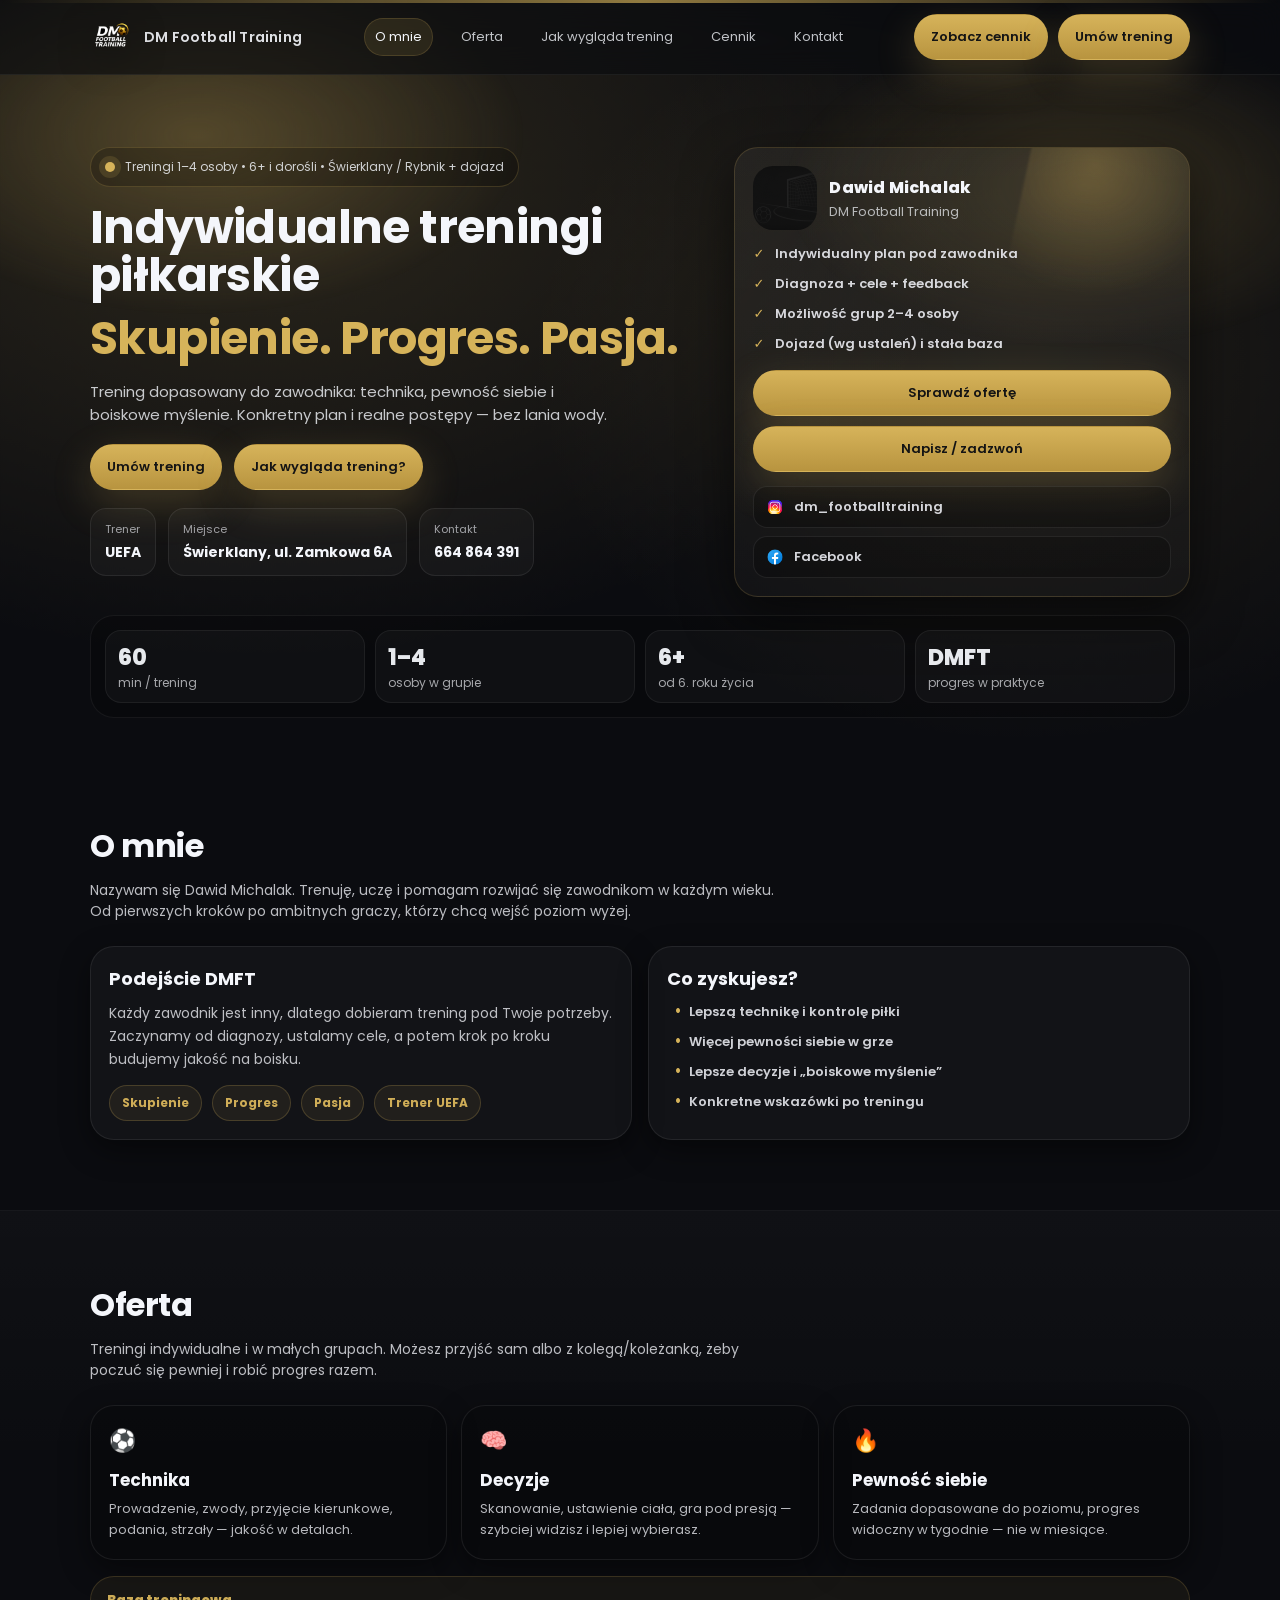
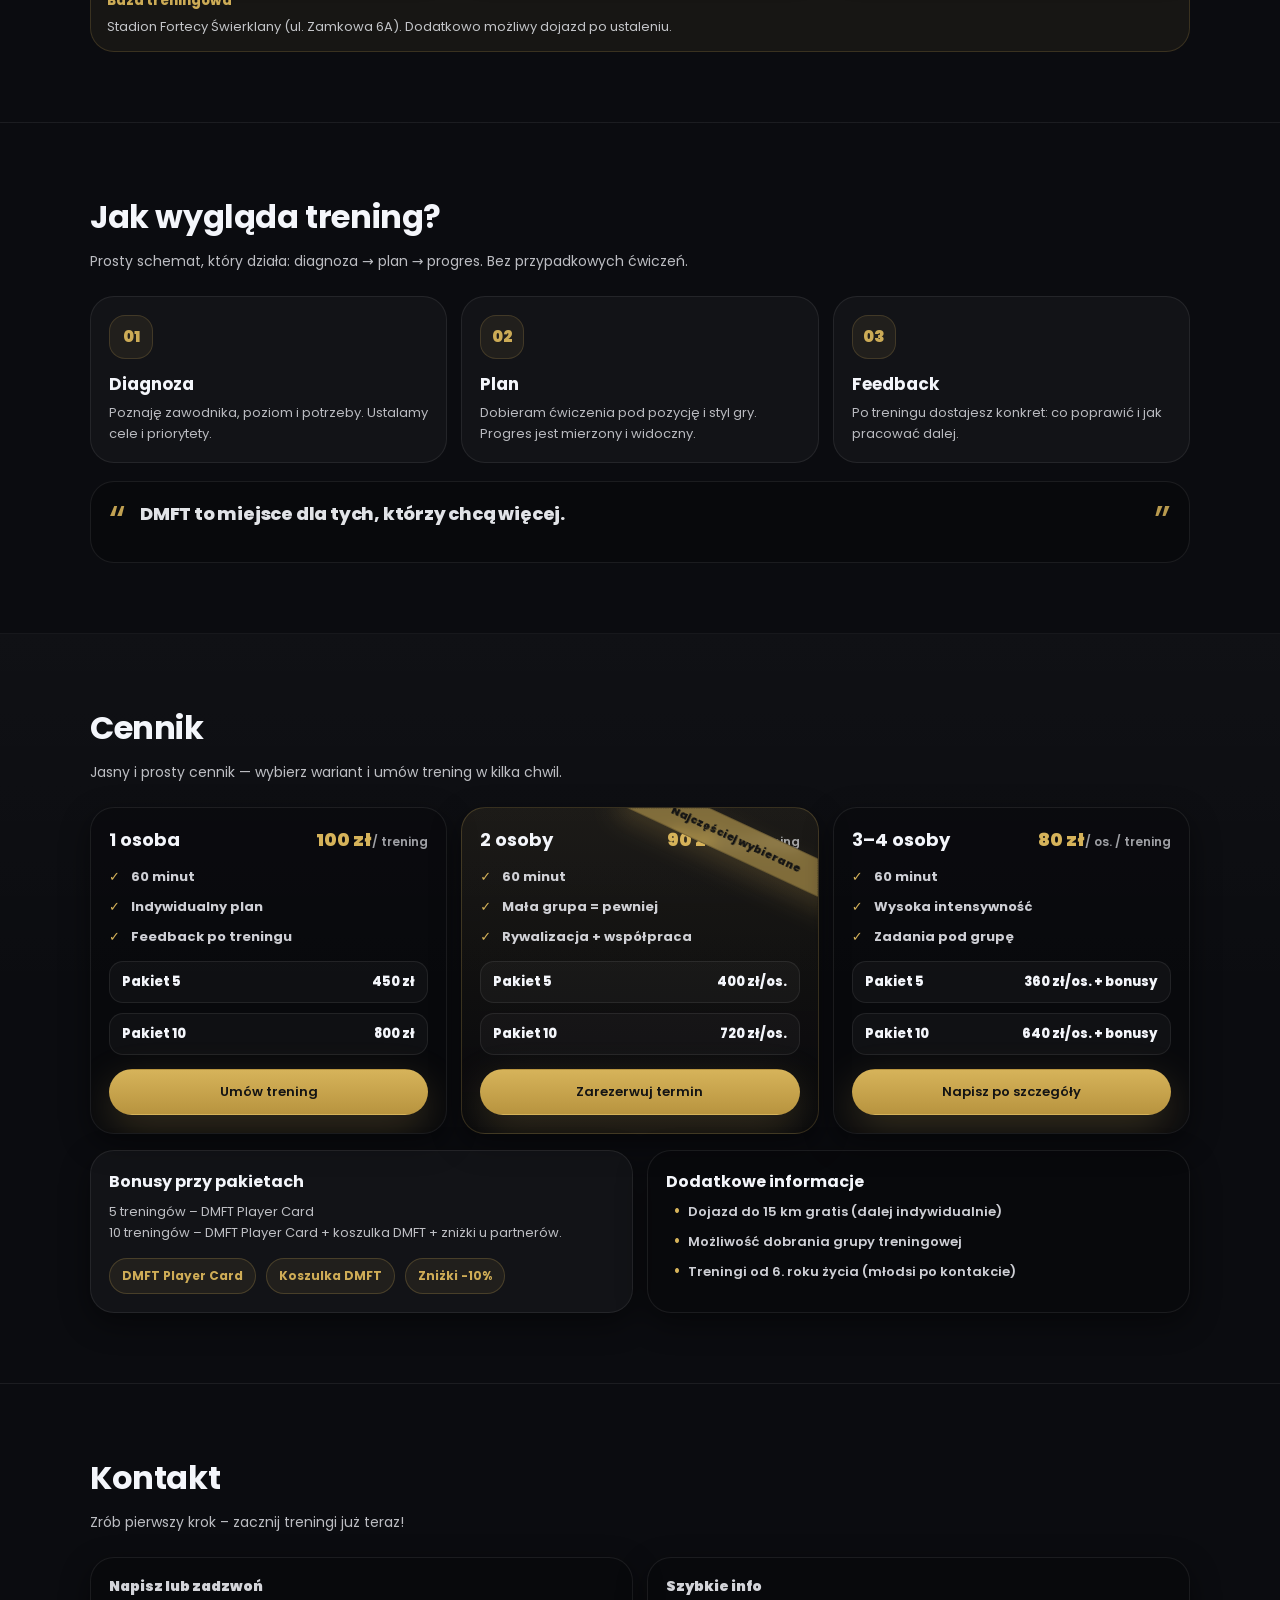
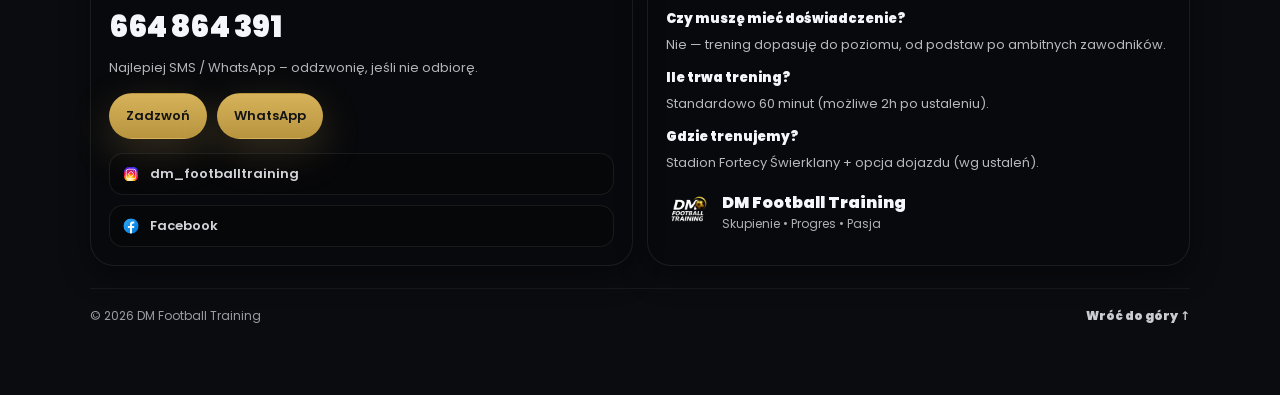
==== index.html @ 5a5ac0a1 "Add files via upload" ====
<!doctype html>
<html lang="pl">
<head>
  <meta charset="UTF-8" />
  <meta name="viewport" content="width=device-width,initial-scale=1" />
  <meta name="description" content="DMFT – Indywidualne treningi piłkarskie dla dzieci i dorosłych. Skupienie, progres, pasja. Świerklany / Rybnik + dojazd." />
  <title>DMFT – Indywidualne treningi piłkarskie z pasją</title>

  <!-- Open Graph -->
  <meta property="og:title" content="DMFT – Indywidualne treningi piłkarskie z pasją" />
  <meta property="og:description" content="Treningi piłkarskie 1–4 osoby • 6+ i dorośli • Świerklany / Rybnik + dojazd" />
  <meta property="og:type" content="website" />

  <!-- Fonts -->
  <link rel="preconnect" href="https://fonts.googleapis.com">
  <link rel="preconnect" href="https://fonts.gstatic.com" crossorigin>
  <link href="https://fonts.googleapis.com/css2?family=Poppins:wght@300;400;500;600;700&display=swap" rel="stylesheet">

  <!-- Favicon -->
  <link rel="icon" href="favicon.png" />

  <link rel="stylesheet" href="style.css" />
  <script defer src="script.js"></script>
</head>

<body>
  <div class="topline" aria-hidden="true"></div>

  <!-- NAV -->
  <header class="header" id="top">
    <div class="container nav">
      <a class="brand" href="#top" aria-label="DMFT home">
        <img src="logo.png" alt="DMFT logo" class="brand__logo" />
        <span class="brand__text">DM Football Training</span>
      </a>

      <nav class="menu" aria-label="Główne menu">
        <a class="menu__link" href="#o-mnie">O mnie</a>
        <a class="menu__link" href="#oferta">Oferta</a>
        <a class="menu__link" href="#jak-wyglada">Jak wygląda trening</a>
        <a class="menu__link" href="#cennik">Cennik</a>
        <a class="menu__link" href="#kontakt">Kontakt</a>
      </nav>

      <div class="nav__actions">
        <a class="btn btn--primary" href="#cennik">Zobacz cennik</a>
        <a class="btn btn--primary" href="#kontakt">Umów trening</a>
        <button class="burger" type="button" aria-label="Otwórz menu" aria-expanded="false">
          <span></span><span></span><span></span>
        </button>
      </div>
    </div>

    <!-- Mobile drawer -->
    <div class="drawer" data-drawer>
      <div class="drawer__inner">
        <a class="drawer__link" href="#o-mnie">O mnie</a>
        <a class="drawer__link" href="#oferta">Oferta</a>
        <a class="drawer__link" href="#jak-wyglada">Jak wygląda trening</a>
        <a class="drawer__link" href="#cennik">Cennik</a>
        <a class="drawer__link" href="#kontakt">Kontakt</a>
        <div class="drawer__cta">
          <a class="btn btn--primary btn--full" href="#kontakt">Umów trening</a>
          <a class="btn btn--primary btn--full" href="#cennik">Zobacz cennik</a>
        </div>
        <div class="drawer__social">
          <a class="iconlink" href="https://www.instagram.com/dm_footballtraining/" target="_blank" rel="noreferrer">
            <img src="insta.png" alt="" /> Instagram
          </a>
          <a class="iconlink" href="https://www.facebook.com/" target="_blank" rel="noreferrer">
            <img src="fb.png" alt="" /> Facebook
          </a>
        </div>
      </div>
    </div>
  </header>

  <!-- HERO -->
  <main>
    <section class="hero">
      <div class="hero__bg" aria-hidden="true"></div>

      <div class="container hero__grid">
        <div class="hero__left reveal">
          <div class="pill">
            <span class="dot"></span>
            Treningi 1–4 osoby • 6+ i dorośli • Świerklany / Rybnik + dojazd
          </div>

          <h1 class="hero__title">
            Indywidualne treningi piłkarskie<br />
            <span class="gold">Skupienie. Progres. Pasja.</span>
          </h1>

          <p class="hero__text">
            Trening dopasowany do zawodnika: technika, pewność siebie i boiskowe myślenie.
            Konkretny plan i realne postępy — bez lania wody.
          </p>

          <div class="hero__cta">
            <a class="btn btn--primary" href="#kontakt">Umów trening</a>
            <a class="btn btn--primary" href="#jak-wyglada">Jak wygląda trening?</a>
          </div>

          <div class="hero__meta">
            <div class="metaCard">
              <div class="metaCard__kicker">Trener</div>
              <div class="metaCard__value">UEFA</div>
            </div>
            <div class="metaCard">
              <div class="metaCard__kicker">Miejsce</div>
              <div class="metaCard__value">Świerklany, ul. Zamkowa 6A</div>
            </div>
            <div class="metaCard">
              <div class="metaCard__kicker">Kontakt</div>
              <div class="metaCard__value">664 864 391</div>
            </div>
          </div>
        </div>

        <div class="hero__right reveal">
          <div class="glassCard">
            <div class="glassCard__top">
              <div class="avatar">
                <div class="avatar__ring"></div>
                <img src="chopek.png" alt="DMFT" />
              </div>
              <div>
                <div class="name">Dawid Michalak</div>
                <div class="role">DM Football Training</div>
              </div>
            </div>

            <div class="glassCard__list">
              <div class="tick">Indywidualny plan pod zawodnika</div>
              <div class="tick">Diagnoza + cele + feedback</div>
              <div class="tick">Możliwość grup 2–4 osoby</div>
              <div class="tick">Dojazd (wg ustaleń) i stała baza</div>
            </div>

            <div class="glassCard__buttons">
              <a class="btn btn--primary btn--full" href="#cennik">Sprawdź ofertę</a>
              <a class="btn btn--primary btn--full" href="#kontakt">Napisz / zadzwoń</a>
            </div>

            <div class="glassCard__social">
              <a class="social" href="https://www.instagram.com/dm_footballtraining/" target="_blank" rel="noreferrer">
                <img src="insta.png" alt="" /> dm_footballtraining
              </a>
              <a class="social" href="https://www.facebook.com/" target="_blank" rel="noreferrer">
                <img src="fb.png" alt="" /> Facebook
              </a>
            </div>
          </div>
        </div>
      </div>

      <div class="container hero__bottom">
        <div class="stats reveal">
          <div class="stats__item">
            <div class="stats__num">60</div>
            <div class="stats__label">min / trening</div>
          </div>
          <div class="stats__item">
            <div class="stats__num">1–4</div>
            <div class="stats__label">osoby w grupie</div>
          </div>
          <div class="stats__item">
            <div class="stats__num">6+</div>
            <div class="stats__label">od 6. roku życia</div>
          </div>
          <div class="stats__item">
            <div class="stats__num">DMFT</div>
            <div class="stats__label">progres w praktyce</div>
          </div>
        </div>
      </div>
    </section>

    <!-- O MNIE -->
    <section class="section" id="o-mnie">
      <div class="container">
        <div class="section__head reveal">
          <h2 class="section__title">O mnie</h2>
          <p class="section__lead">
            Nazywam się Dawid Michalak. Trenuję, uczę i pomagam rozwijać się zawodnikom w każdym wieku.
            Od pierwszych kroków po ambitnych graczy, którzy chcą wejść poziom wyżej.
          </p>
        </div>

        <div class="grid2">
          <div class="panel reveal">
            <h3 class="panel__title">Podejście DMFT</h3>
            <p class="panel__text">
              Każdy zawodnik jest inny, dlatego dobieram trening pod Twoje potrzeby.
              Zaczynamy od diagnozy, ustalamy cele, a potem krok po kroku budujemy jakość na boisku.
            </p>
            <div class="badges">
              <span class="badge badge--gold">Skupienie</span>
              <span class="badge badge--gold">Progres</span>
              <span class="badge badge--gold">Pasja</span>
              <span class="badge badge--gold">Trener UEFA</span>
            </div>
          </div>

          <div class="panel reveal">
            <h3 class="panel__title">Co zyskujesz?</h3>
            <div class="checklist">
              <div class="check">Lepszą technikę i kontrolę piłki</div>
              <div class="check">Więcej pewności siebie w grze</div>
              <div class="check">Lepsze decyzje i „boiskowe myślenie”</div>
              <div class="check">Konkretne wskazówki po treningu</div>
            </div>
          </div>
        </div>
      </div>
    </section>

    <!-- OFERTA -->
    <section class="section section--alt" id="oferta">
      <div class="container">
        <div class="section__head reveal">
          <h2 class="section__title">Oferta</h2>
          <p class="section__lead">
            Treningi indywidualne i w małych grupach. Możesz przyjść sam albo z kolegą/koleżanką,
            żeby poczuć się pewniej i robić progres razem.
          </p>
        </div>

        <div class="cards3">
          <article class="card reveal">
            <div class="card__icon">⚽</div>
            <h3 class="card__title">Technika</h3>
            <p class="card__text">Prowadzenie, zwody, przyjęcie kierunkowe, podania, strzały — jakość w detalach.</p>
          </article>

          <article class="card reveal">
            <div class="card__icon">🧠</div>
            <h3 class="card__title">Decyzje</h3>
            <p class="card__text">Skanowanie, ustawienie ciała, gra pod presją — szybciej widzisz i lepiej wybierasz.</p>
          </article>

          <article class="card reveal">
            <div class="card__icon">🔥</div>
            <h3 class="card__title">Pewność siebie</h3>
            <p class="card__text">Zadania dopasowane do poziomu, progres widoczny w tygodnie — nie w miesiące.</p>
          </article>
        </div>

        <div class="note reveal">
          <div class="note__title">Baza treningowa</div>
          <div class="note__text">
            Stadion Fortecy Świerklany (ul. Zamkowa 6A). Dodatkowo możliwy dojazd po ustaleniu.
          </div>
        </div>
      </div>
    </section>

    <!-- JAK WYGLĄDA -->
    <section class="section" id="jak-wyglada">
      <div class="container">
        <div class="section__head reveal">
          <h2 class="section__title">Jak wygląda trening?</h2>
          <p class="section__lead">
            Prosty schemat, który działa: diagnoza → plan → progres. Bez przypadkowych ćwiczeń.
          </p>
        </div>

        <div class="steps">
          <div class="step reveal">
            <div class="step__num">01</div>
            <h3 class="step__title">Diagnoza</h3>
            <p class="step__text">Poznaję zawodnika, poziom i potrzeby. Ustalamy cele i priorytety.</p>
          </div>

          <div class="step reveal">
            <div class="step__num">02</div>
            <h3 class="step__title">Plan</h3>
            <p class="step__text">Dobieram ćwiczenia pod pozycję i styl gry. Progres jest mierzony i widoczny.</p>
          </div>

          <div class="step reveal">
            <div class="step__num">03</div>
            <h3 class="step__title">Feedback</h3>
            <p class="step__text">Po treningu dostajesz konkret: co poprawić i jak pracować dalej.</p>
          </div>
        </div>

        <div class="quote reveal">
          <div class="quote__mark">“</div>
          <div class="quote__text">DMFT to miejsce dla tych, którzy chcą więcej.</div>
          <div class="quote__mark quote__mark--end">”</div>
        </div>
      </div>
    </section>

    <!-- CENNIK -->
    <section class="section section--alt" id="cennik">
      <div class="container">
        <div class="section__head reveal">
          <h2 class="section__title">Cennik</h2>
          <p class="section__lead">
            Jasny i prosty cennik — wybierz wariant i umów trening w kilka chwil.
          </p>
        </div>

        <div class="pricing">
          <article class="priceCard reveal">
            <div class="priceCard__top">
              <h3 class="priceCard__title">1 osoba</h3>
              <div class="priceCard__price"><span class="gold">100 zł</span><span class="muted">/ trening</span></div>
            </div>
            <div class="priceCard__list">
              <div class="bullet">60 minut</div>
              <div class="bullet">Indywidualny plan</div>
              <div class="bullet">Feedback po treningu</div>
            </div>
            <div class="priceCard__packs">
              <div class="pack"><span>Pakiet 5</span><span>450 zł</span></div>
              <div class="pack"><span>Pakiet 10</span><span>800 zł</span></div>
            </div>
            <a class="btn btn--primary btn--full" href="#kontakt">Umów trening</a>
          </article>

          <article class="priceCard priceCard--featured reveal">
            <div class="ribbon">Najczęściej wybierane</div>
            <div class="priceCard__top">
              <h3 class="priceCard__title">2 osoby</h3>
              <div class="priceCard__price"><span class="gold">90 zł</span><span class="muted">/ os. / trening</span></div>
            </div>
            <div class="priceCard__list">
              <div class="bullet">60 minut</div>
              <div class="bullet">Mała grupa = pewniej</div>
              <div class="bullet">Rywalizacja + współpraca</div>
            </div>
            <div class="priceCard__packs">
              <div class="pack"><span>Pakiet 5</span><span>400 zł/os.</span></div>
              <div class="pack"><span>Pakiet 10</span><span>720 zł/os.</span></div>
            </div>
            <a class="btn btn--primary btn--full" href="#kontakt">Zarezerwuj termin</a>
          </article>

          <article class="priceCard reveal">
            <div class="priceCard__top">
              <h3 class="priceCard__title">3–4 osoby</h3>
              <div class="priceCard__price"><span class="gold">80 zł</span><span class="muted">/ os. / trening</span></div>
            </div>
            <div class="priceCard__list">
              <div class="bullet">60 minut</div>
              <div class="bullet">Wysoka intensywność</div>
              <div class="bullet">Zadania pod grupę</div>
            </div>
            <div class="priceCard__packs">
              <div class="pack"><span>Pakiet 5</span><span>360 zł/os. + bonusy</span></div>
              <div class="pack"><span>Pakiet 10</span><span>640 zł/os. + bonusy</span></div>
            </div>
            <a class="btn btn--primary btn--full" href="#kontakt">Napisz po szczegóły</a>
          </article>
        </div>

        <div class="extras reveal">
          <div class="extras__card">
            <h3 class="extras__title">Bonusy przy pakietach</h3>
            <p class="extras__text">
              5 treningów – DMFT Player Card<br />10 treningów – DMFT Player Card + koszulka DMFT + zniżki u partnerów.
            </p>
            <div class="badges">
              <span class="badge badge--gold">DMFT Player Card</span>
              <span class="badge badge--gold">Koszulka DMFT</span>
              <span class="badge badge--gold">Zniżki -10%</span>
            </div>
          </div>

          <div class="extras__card extras__card--thin">
            <h3 class="extras__title">Dodatkowe informacje</h3>
            <div class="checklist">
              <div class="check">Dojazd do 15 km gratis (dalej indywidualnie)</div>
              <div class="check">Możliwość dobrania grupy treningowej</div>
              <div class="check">Treningi od 6. roku życia (młodsi po kontakcie)</div>
            </div>
          </div>
        </div>
      </div>
    </section>

    <!-- KONTAKT -->
    <section class="section" id="kontakt">
      <div class="container">
        <div class="section__head reveal">
          <h2 class="section__title">Kontakt</h2>
          <p class="section__lead">Zrób pierwszy krok – zacznij treningi już teraz!</p>
        </div>

        <div class="contact">
          <div class="contact__card reveal">
            <div class="contact__title">Napisz lub zadzwoń</div>
            <div class="contact__big">664 864 391</div>
            <div class="contact__small">Najlepiej SMS / WhatsApp – oddzwonię, jeśli nie odbiorę.</div>

            <div class="contact__buttons">
              <a class="btn btn--primary" href="tel:+48664864391">Zadzwoń</a>
              <a class="btn btn--primary" href="https://wa.me/48664864391" target="_blank" rel="noreferrer">WhatsApp</a>
            </div>

            <div class="contact__social">
              <a class="social" href="https://www.instagram.com/dm_footballtraining/" target="_blank" rel="noreferrer">
                <img src="insta.png" alt="" /> dm_footballtraining
              </a>
              <a class="social" href="https://www.facebook.com/" target="_blank" rel="noreferrer">
                <img src="fb.png" alt="" /> Facebook
              </a>
            </div>
          </div>

          <div class="contact__card reveal">
            <div class="contact__title">Szybkie info</div>
            <div class="miniFaq">
              <div class="miniFaq__item">
                <div class="miniFaq__q">Czy muszę mieć doświadczenie?</div>
                <div class="miniFaq__a">Nie — trening dopasuję do poziomu, od podstaw po ambitnych zawodników.</div>
              </div>
              <div class="miniFaq__item">
                <div class="miniFaq__q">Ile trwa trening?</div>
                <div class="miniFaq__a">Standardowo 60 minut (możliwe 2h po ustaleniu).</div>
              </div>
              <div class="miniFaq__item">
                <div class="miniFaq__q">Gdzie trenujemy?</div>
                <div class="miniFaq__a">Stadion Fortecy Świerklany + opcja dojazdu (wg ustaleń).</div>
              </div>
            </div>

            <div class="footerMark">
              <img src="logo.png" alt="DMFT" />
              <div>
                <div class="footerMark__title">DM Football Training</div>
                <div class="footerMark__sub">Skupienie • Progres • Pasja</div>
              </div>
            </div>
          </div>
        </div>

        <footer class="footer">
          <div>© <span id="year"></span> DM Football Training</div>
          <a class="toTop" href="#top">Wróć do góry ↑</a>
        </footer>
      </div>
    </section>
  </main>
</body>
</html>
---- style.css ----
/* DMFT Premium – GitHub Pages (HTML+CSS+JS) */
:root{
  --bg:#0b0c10;
  --panel:#0f1117;
  --panel2:#0c0d12;
  --text:#f4f6fb;
  --muted:rgba(244,246,251,.72);
  --muted2:rgba(244,246,251,.55);
  --gold:#d6b35a;
  --gold2:#b8943f;
  --line:rgba(255,255,255,.08);
  --shadow: 0 18px 50px rgba(0,0,0,.55);
  --shadow2: 0 10px 30px rgba(0,0,0,.45);
  --radius: 18px;
  --radius2: 24px;
  --max: 1100px;
}

*{box-sizing:border-box}
html{scroll-behavior:smooth}
body{
  margin:0;
  font-family:"Poppins",system-ui,-apple-system,Segoe UI,Roboto,Arial;
  background: radial-gradient(1200px 800px at 20% 5%, rgba(214,179,90,.16), transparent 60%),
              radial-gradient(900px 700px at 80% 10%, rgba(214,179,90,.10), transparent 55%),
              var(--bg);
  color:var(--text);
  overflow-x:hidden;
}

a{color:inherit;text-decoration:none}
img{max-width:100%;display:block}
.container{width:min(var(--max), calc(100% - 40px)); margin-inline:auto}

.topline{
  position:fixed; top:0; left:0; right:0; height:3px;
  background: linear-gradient(90deg, transparent, rgba(214,179,90,.65), transparent);
  z-index:9999; filter: blur(.2px);
}

/* Header */
.header{
  position:sticky; top:0; z-index:1000;
  backdrop-filter: blur(16px);
  background: rgba(11,12,16,.62);
  border-bottom: 1px solid rgba(255,255,255,.06);
}
.nav{display:flex; align-items:center; justify-content:space-between; padding:14px 0; gap:18px}
.brand{display:flex; align-items:center; gap:12px}
.brand__logo{width:42px; height:42px; object-fit:contain; filter: drop-shadow(0 10px 18px rgba(0,0,0,.55))}
.brand__text{font-weight:600; letter-spacing:.2px; font-size:14px; color:rgba(244,246,251,.9)}

.menu{display:flex; gap:18px; align-items:center}
.menu__link{
  font-size:13px; color:rgba(244,246,251,.78);
  padding:8px 10px; border-radius:999px;
  transition:.25s ease;
}
.menu__link:hover{color:var(--text); background:rgba(255,255,255,.05)}
.menu__link.active{color:var(--text); background:rgba(214,179,90,.12); border:1px solid rgba(214,179,90,.18)}

.nav__actions{display:flex; align-items:center; gap:10px}

.btn{
  display:inline-flex; align-items:center; justify-content:center;
  padding:12px 16px;
  border-radius:999px;
  font-weight:600;
  font-size:13px;
  transition:.25s ease;
  border:1px solid transparent;
  user-select:none;
}
.btn--primary{
  background: linear-gradient(180deg, rgba(214,179,90,1), rgba(184,148,63,1));
  color:#141414;
  box-shadow: 0 14px 40px rgba(214,179,90,.22);
}
.btn--primary:hover{transform:translateY(-1px); filter:saturate(1.05)}
.btn--ghost{
  border-color: rgba(255,255,255,.12);
  background: rgba(255,255,255,.03);
  color: rgba(244,246,251,.92);
}
.btn--ghost:hover{border-color: rgba(214,179,90,.25); background: rgba(214,179,90,.06)}
.btn--full{width:100%}

.burger{
  display:none;
  width:42px; height:42px;
  border-radius:12px;
  border:1px solid rgba(255,255,255,.12);
  background: rgba(255,255,255,.03);
  cursor:pointer;
}
.burger span{display:block; height:2px; background:rgba(244,246,251,.85); margin:7px 9px; border-radius:4px}

/* Drawer */
.drawer{
  display:none;
  position:fixed; inset:72px 0 0 0;
  background: rgba(11,12,16,.72);
  backdrop-filter: blur(18px);
  border-top:1px solid rgba(255,255,255,.06);
}
.drawer.open{display:block}
.drawer__inner{padding:18px 20px; width:min(var(--max), 100%); margin:auto}
.drawer__link{
  display:block; padding:14px 12px;
  border-radius:14px;
  font-weight:600;
  border:1px solid rgba(255,255,255,.06);
  background: rgba(255,255,255,.03);
  margin-bottom:10px;
}
.drawer__cta{display:grid; gap:10px; margin-top:14px}
.drawer__social{display:flex; gap:12px; margin-top:14px; flex-wrap:wrap}
.iconlink{display:flex; align-items:center; gap:10px; font-weight:600; font-size:13px; color:rgba(244,246,251,.85)}
.iconlink img{width:18px; height:18px; opacity:.95}

/* Hero */
.hero{position:relative; padding:72px 0 34px}
.hero__bg{
  position:absolute; inset:-200px -100px auto -100px; height:520px;
  background:
    radial-gradient(550px 300px at 20% 50%, rgba(214,179,90,.25), transparent 60%),
    radial-gradient(520px 280px at 80% 60%, rgba(214,179,90,.18), transparent 58%);
  filter: blur(2px);
  pointer-events:none;
}
.hero__grid{display:grid; grid-template-columns: 1.15fr .85fr; gap:28px; align-items:start}
.pill{
  display:inline-flex; align-items:center; gap:10px;
  padding:10px 14px; border-radius:999px;
  border:1px solid rgba(214,179,90,.20);
  background: rgba(0,0,0,.22);
  color: rgba(244,246,251,.82);
  font-size:12px;
}
.dot{width:10px; height:10px; border-radius:50%; background: rgba(214,179,90,1); box-shadow: 0 0 0 6px rgba(214,179,90,.15)}

.hero__title{
  margin:16px 0 10px;
  font-size:46px;
  line-height:1.05;
  letter-spacing:-.6px;
}
.gold{color:var(--gold)}
.hero__text{margin:0; color:rgba(244,246,251,.80); font-size:15px; max-width:58ch}
.hero__cta{display:flex; gap:12px; margin:18px 0 18px; flex-wrap:wrap}

.hero__meta{display:flex; gap:12px; flex-wrap:wrap; margin-top:10px}
.metaCard{
  padding:12px 14px;
  border-radius:16px;
  border:1px solid rgba(255,255,255,.08);
  background: rgba(255,255,255,.03);
}
.metaCard__kicker{font-size:11px; color:rgba(244,246,251,.62); margin-bottom:4px}
.metaCard__value{font-weight:700; font-size:14px}

.glassCard{
  border-radius: var(--radius2);
  border:1px solid rgba(214,179,90,.18);
  background:
    linear-gradient(180deg, rgba(255,255,255,.05), rgba(255,255,255,.02));
  box-shadow: var(--shadow);
  padding:18px;
  position:relative;
  overflow:hidden;
}
.glassCard:before{
  content:"";
  position:absolute; inset:-40px -50px auto auto;
  width:220px; height:220px;
  background: radial-gradient(circle at 30% 30%, rgba(214,179,90,.28), transparent 60%);
  filter: blur(1px);
  transform: rotate(12deg);
}
.glassCard__top{display:flex; gap:12px; align-items:center; position:relative; z-index:1}
.avatar{width:64px; height:64px; border-radius:20px; position:relative; overflow:hidden}
.avatar img{width:100%; height:100%; object-fit:cover}
.avatar__ring{
  position:absolute; inset:-10px;
  border-radius:24px;
  border:2px solid rgba(214,179,90,.25);
  filter: blur(.2px);
  pointer-events:none;
}
.name{font-weight:800; letter-spacing:.2px}
.role{font-size:13px; color:rgba(244,246,251,.70); margin-top:2px}

.glassCard__list{margin:14px 0 16px; display:grid; gap:10px; position:relative; z-index:1}
.tick{font-weight:600; font-size:13px; color:rgba(244,246,251,.86); position:relative; padding-left:22px}
.tick:before{content:"✓"; position:absolute; left:0; top:0; color:var(--gold); font-weight:800}

.glassCard__buttons{display:grid; gap:10px; position:relative; z-index:1}
.glassCard__social{display:grid; gap:8px; margin-top:14px; position:relative; z-index:1}
.social{
  display:flex; gap:10px; align-items:center;
  padding:10px 12px;
  border-radius:14px;
  border:1px solid rgba(255,255,255,.08);
  background: rgba(0,0,0,.22);
  font-weight:600; font-size:13px; color:rgba(244,246,251,.86);
}
.social img{width:18px; height:18px}

.hero__bottom{margin-top:18px}
.stats{
  display:grid;
  grid-template-columns: repeat(4, 1fr);
  gap:10px;
  padding:14px;
  border-radius: var(--radius2);
  border:1px solid rgba(255,255,255,.06);
  background: rgba(0,0,0,.22);
}
.stats__item{padding:10px 12px; border-radius:16px; border:1px solid rgba(255,255,255,.06); background: rgba(255,255,255,.03)}
.stats__num{font-size:22px; font-weight:800; color:rgba(244,246,251,.94)}
.stats__label{font-size:12px; color:rgba(244,246,251,.66)}

/* Sections */
.section{padding:70px 0}
.section--alt{
  background: linear-gradient(180deg, rgba(255,255,255,.02), transparent 50%);
  border-top:1px solid rgba(255,255,255,.05);
  border-bottom:1px solid rgba(255,255,255,.05);
}
.section__head{margin-bottom:24px}
.section__title{margin:0; font-size:32px; letter-spacing:-.4px}
.section__lead{margin:10px 0 0; color:rgba(244,246,251,.76); max-width:78ch; font-size:14px}

.grid2{display:grid; grid-template-columns: 1fr 1fr; gap:16px}
.panel{
  border-radius: var(--radius2);
  border:1px solid rgba(255,255,255,.08);
  background: rgba(255,255,255,.03);
  padding:18px;
  box-shadow: var(--shadow2);
}
.panel__title{margin:0 0 10px; font-size:18px}
.panel__text{margin:0; color:rgba(244,246,251,.76); font-size:14px; line-height:1.65}
.badges{display:flex; gap:10px; flex-wrap:wrap; margin-top:14px}
.badge{
  padding:8px 12px;
  border-radius:999px;
  border:1px solid rgba(255,255,255,.10);
  background: rgba(0,0,0,.20);
  font-size:12px;
  font-weight:700;
  color:rgba(244,246,251,.82);
}
.badge--gold{
  border-color: rgba(214,179,90,.22);
  background: rgba(214,179,90,.08);
  color: rgba(214,179,90,.96);
}

.checklist{display:grid; gap:10px}
.check{position:relative; padding-left:22px; color:rgba(244,246,251,.84); font-weight:600; font-size:13px}
.check:before{content:"•"; position:absolute; left:8px; top:-1px; color:var(--gold); font-weight:900}

.cards3{display:grid; grid-template-columns: repeat(3, 1fr); gap:14px}
.card{
  border-radius: var(--radius2);
  border:1px solid rgba(255,255,255,.08);
  background: rgba(0,0,0,.22);
  padding:18px;
  box-shadow: var(--shadow2);
  transition:.25s ease;
}
.card:hover{transform:translateY(-2px); border-color: rgba(214,179,90,.20)}
.card__icon{font-size:22px}
.card__title{margin:10px 0 6px; font-size:17px}
.card__text{margin:0; color:rgba(244,246,251,.74); font-size:13px; line-height:1.6}

.note{
  margin-top:16px;
  border-radius: var(--radius2);
  border:1px solid rgba(214,179,90,.18);
  background: rgba(214,179,90,.06);
  padding:14px 16px;
}
.note__title{font-weight:800; color:rgba(214,179,90,.95); font-size:13px}
.note__text{margin-top:6px; color:rgba(244,246,251,.78); font-size:13px}

.steps{display:grid; grid-template-columns: repeat(3, 1fr); gap:14px}
.step{
  border-radius: var(--radius2);
  border:1px solid rgba(255,255,255,.08);
  background: rgba(255,255,255,.03);
  padding:18px;
}
.step__num{
  width:44px; height:44px; border-radius:16px;
  display:grid; place-items:center;
  font-weight:900;
  color:rgba(214,179,90,.95);
  background: rgba(214,179,90,.08);
  border:1px solid rgba(214,179,90,.18);
}
.step__title{margin:12px 0 6px; font-size:17px}
.step__text{margin:0; color:rgba(244,246,251,.74); font-size:13px; line-height:1.6}

.quote{
  margin-top:18px;
  border-radius: var(--radius2);
  border:1px solid rgba(255,255,255,.08);
  background: rgba(0,0,0,.22);
  padding:18px;
  display:flex; gap:14px;
  align-items:flex-start;
}
.quote__mark{font-size:44px; line-height:1; color:rgba(214,179,90,.9)}
.quote__text{font-weight:800; letter-spacing:-.2px; font-size:18px; color:rgba(244,246,251,.92)}

/* Pricing */
.pricing{display:grid; grid-template-columns: repeat(3, 1fr); gap:14px}
.priceCard{
  border-radius: var(--radius2);
  border:1px solid rgba(255,255,255,.08);
  background: rgba(0,0,0,.22);
  padding:18px;
  box-shadow: var(--shadow2);
  position:relative;
  overflow:hidden;
}
.priceCard--featured{
  border-color: rgba(214,179,90,.22);
  background: linear-gradient(180deg, rgba(214,179,90,.08), rgba(0,0,0,.22));
}
.ribbon{
  border: 1px solid rgba(0,0,0,.18);
  backdrop-filter: blur(8px);
  position:absolute; top:14px; right:-40px;
  transform: rotate(25deg);
  background: rgba(214,179,90,.55);
  color:#141414;
  font-weight:900;
  font-size:11px;
  padding:8px 50px;
  box-shadow: 0 12px 24px rgba(214,179,90,.18);
}
.priceCard__top{display:flex; justify-content:space-between; gap:12px; align-items:flex-start}
.priceCard__title{margin:0; font-size:18px}
.priceCard__price{font-weight:900; font-size:18px; text-align:right}
.muted{color:rgba(244,246,251,.64); font-weight:600; font-size:12px}

.priceCard__list{margin:14px 0 14px; display:grid; gap:10px}
.bullet{position:relative; padding-left:22px; font-weight:700; font-size:13px; color:rgba(244,246,251,.84)}
.bullet:before{content:"✓"; position:absolute; left:0; top:0; color:var(--gold); font-weight:900}

.priceCard__packs{
  margin:12px 0 14px;
  display:grid; gap:10px;
}
.pack{
  display:flex; justify-content:space-between; gap:10px;
  padding:10px 12px;
  border-radius:14px;
  border:1px solid rgba(255,255,255,.08);
  background: rgba(255,255,255,.03);
  font-weight:800; font-size:13px;
}

.extras{margin-top:16px; display:grid; grid-template-columns: 1fr 1fr; gap:14px}
.extras__card{
  border-radius: var(--radius2);
  border:1px solid rgba(255,255,255,.08);
  background: rgba(255,255,255,.03);
  padding:18px;
  box-shadow: var(--shadow2);
}
.extras__card--thin{background: rgba(0,0,0,.22)}
.extras__title{margin:0 0 8px; font-size:16px}
.extras__text{margin:0; color:rgba(244,246,251,.76); font-size:13px; line-height:1.6}

/* Contact */
.contact{display:grid; grid-template-columns: 1fr 1fr; gap:14px}
.contact__card{
  border-radius: var(--radius2);
  border:1px solid rgba(255,255,255,.08);
  background: rgba(0,0,0,.22);
  padding:18px;
  box-shadow: var(--shadow2);
}
.contact__title{font-weight:900; font-size:14px; color:rgba(244,246,251,.86)}
.contact__big{font-size:30px; font-weight:900; letter-spacing:-.4px; margin:8px 0}
.contact__small{color:rgba(244,246,251,.72); font-size:13px; line-height:1.6}
.contact__buttons{display:flex; gap:10px; margin:14px 0; flex-wrap:wrap}
.contact__social{display:grid; gap:10px}

.miniFaq{display:grid; gap:12px; margin-top:12px}
.miniFaq__q{font-weight:900; font-size:13px}
.miniFaq__a{margin-top:6px; color:rgba(244,246,251,.74); font-size:13px; line-height:1.6}

.footerMark{margin-top:16px; display:flex; gap:12px; align-items:center}
.footerMark img{width:44px; height:44px; object-fit:contain}
.footerMark__title{font-weight:900}
.footerMark__sub{font-size:12px; color:rgba(244,246,251,.70)}

.footer{
  margin-top:22px;
  padding-top:18px;
  border-top:1px solid rgba(255,255,255,.06);
  display:flex; align-items:center; justify-content:space-between; gap:12px;
  color:rgba(244,246,251,.62);
  font-size:12px;
}
.toTop{font-weight:900; color:rgba(244,246,251,.82)}

/* Reveal animation */
.reveal{opacity:0; transform:translateY(14px); transition: .7s ease}
.reveal.visible{opacity:1; transform:translateY(0)}

/* Responsive */
@media (max-width: 980px){
  .menu{display:none}
  .burger{display:inline-block}
  .hero__grid{grid-template-columns:1fr}
  .hero__title{font-size:38px}
  .stats{grid-template-columns: repeat(2, 1fr)}
  .grid2{grid-template-columns:1fr}
  .cards3{grid-template-columns:1fr}
  .steps{grid-template-columns:1fr}
  .pricing{grid-template-columns:1fr}
  .extras{grid-template-columns:1fr}
  .contact{grid-template-columns:1fr}
}


/* Closing quote */
.quote__mark--end{
  margin-left:auto;
  align-self:flex-end;
  opacity:.95;
}

/* Hero title spacing */
.hero__title .gold{
  display:block;
  margin-top:14px;
}

/* Extra spacing under hero title */
.hero__title{ margin-bottom: 18px; }
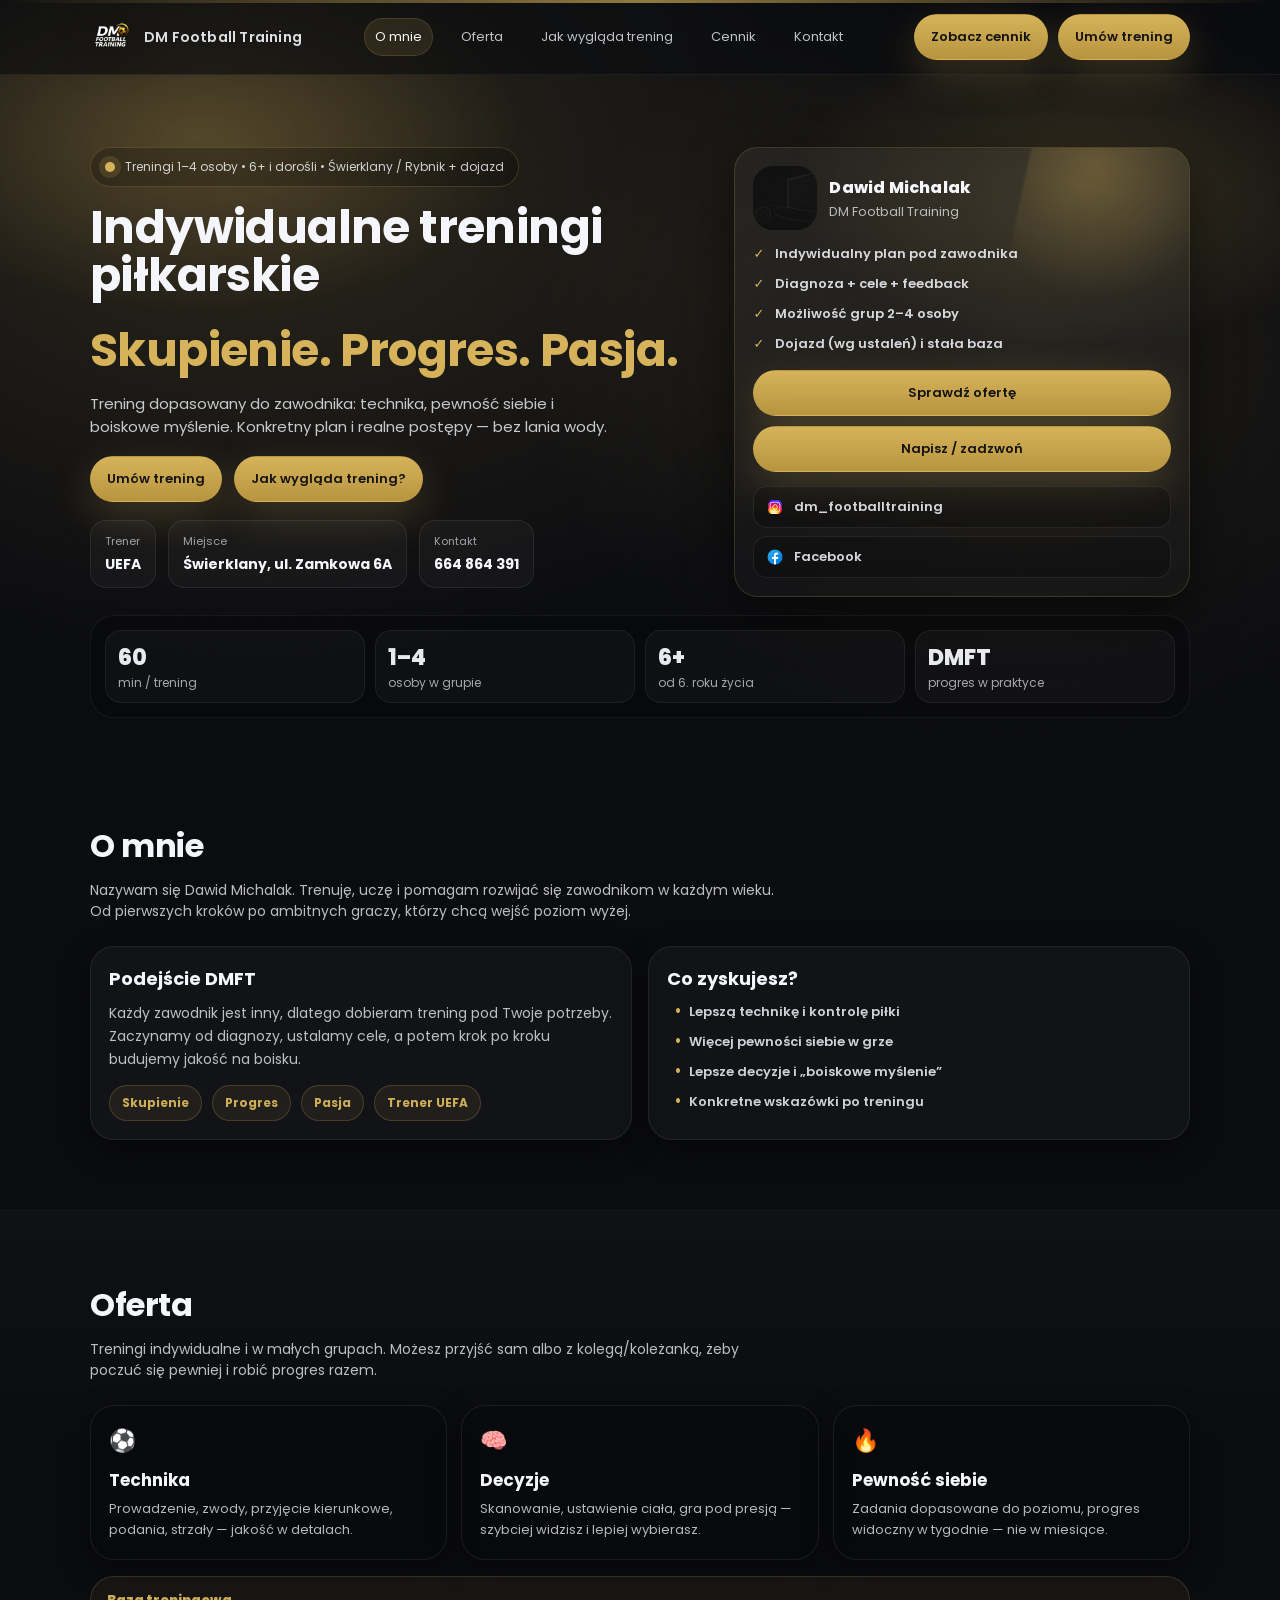
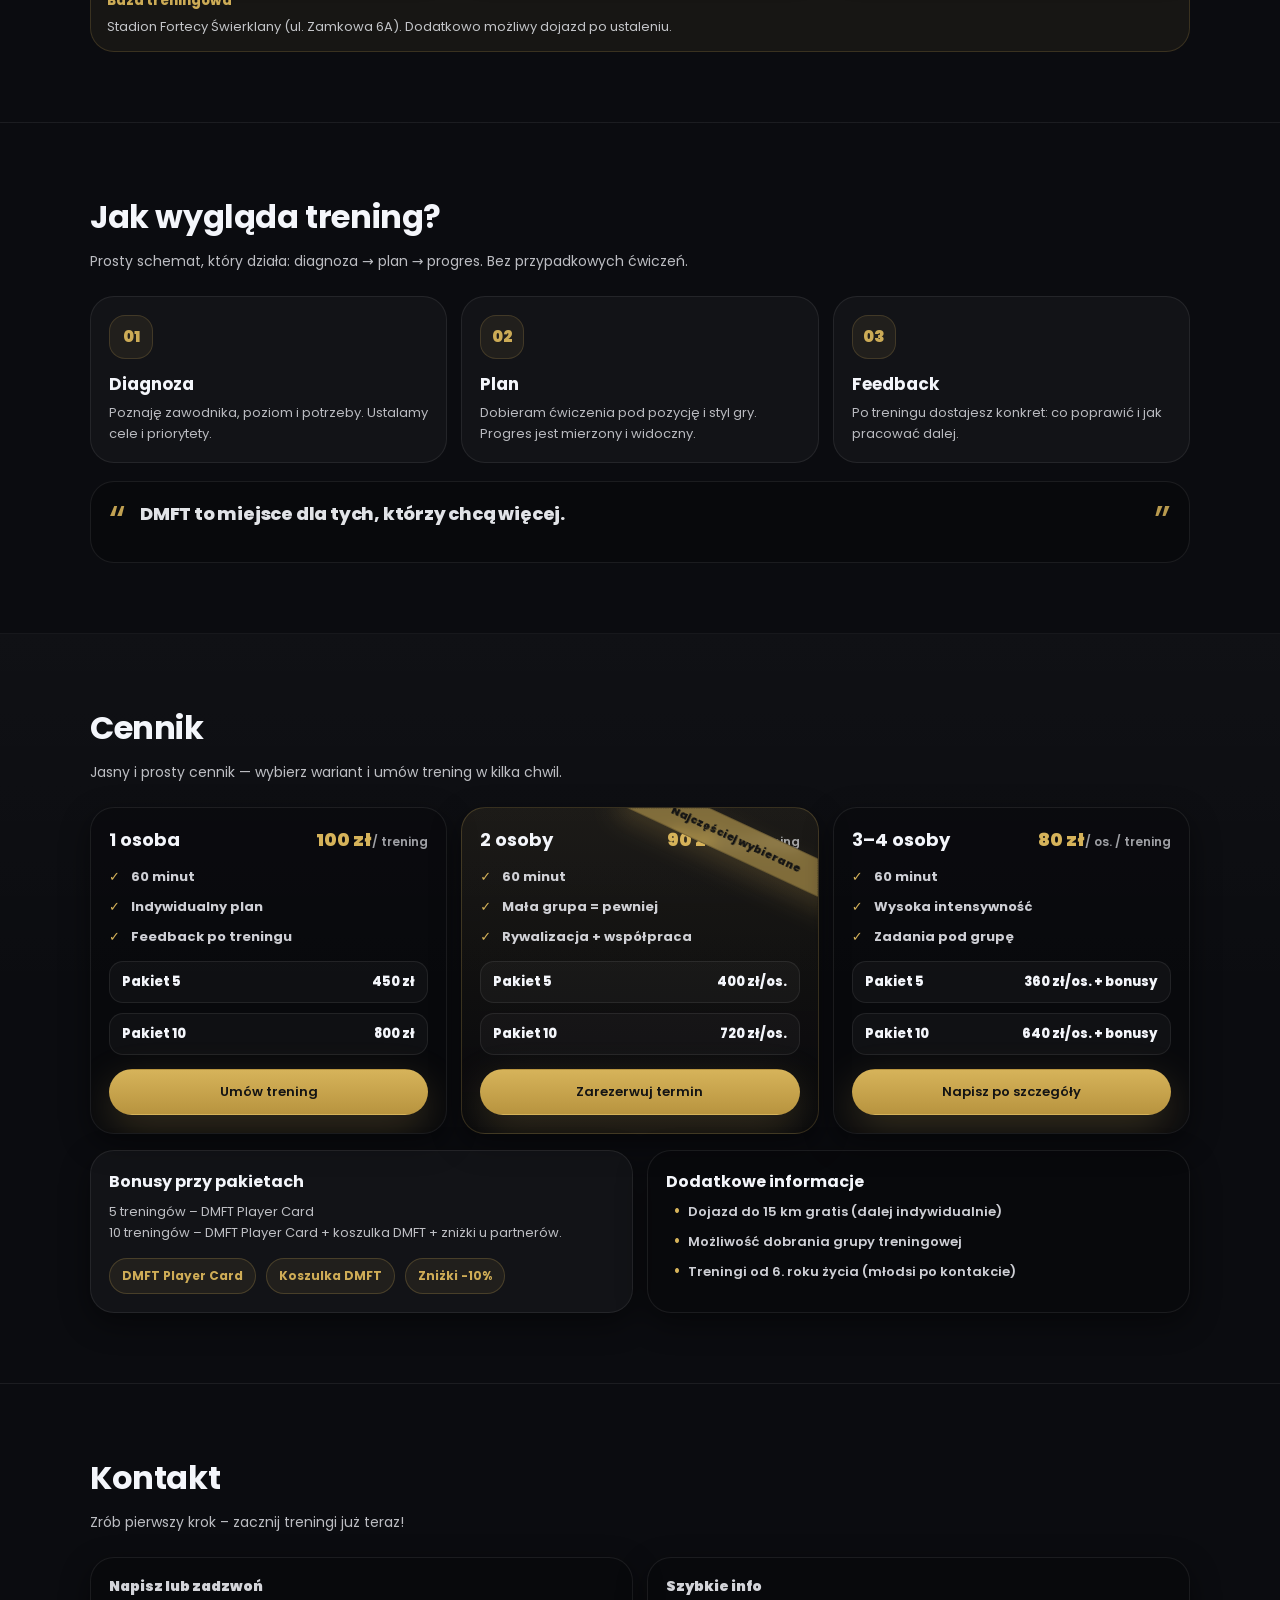
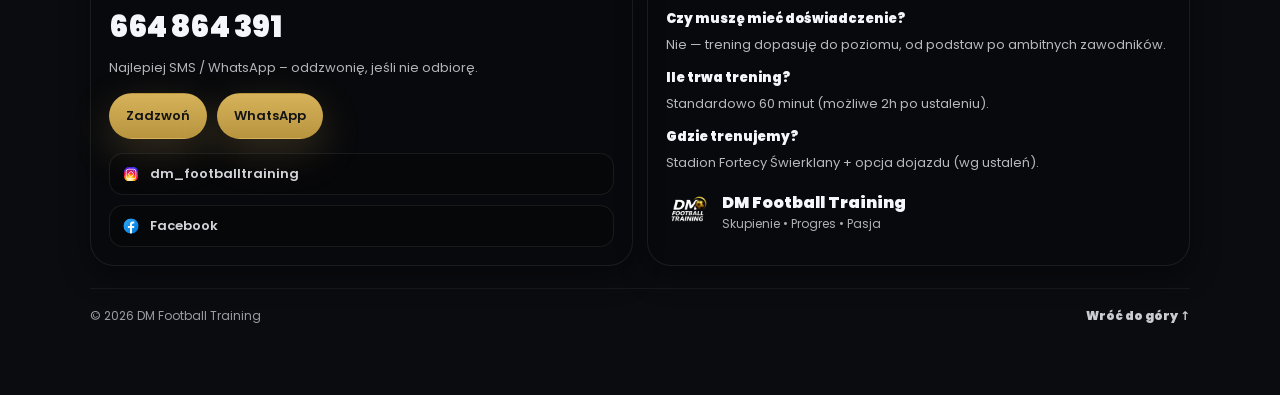
==== commit f65b3759: "Add files via upload" ====
--- a/index.html
+++ b/index.html
@@ -19,8 +19,8 @@
   <!-- Favicon -->
   <link rel="icon" href="favicon.png" />
 
-  <link rel="stylesheet" href="style.css" />
-  <script defer src="script.js"></script>
+  <link rel="stylesheet" href="style.css?v=6" />
+  <script defer src="script.js?v=6"></script>
 </head>
 
 <body>
--- a/style.css
+++ b/style.css
@@ -440,8 +440,132 @@
 /* Hero title spacing */
 .hero__title .gold{
   display:block;
-  margin-top:14px;
+  margin-top:26px;
 }
 
 /* Extra spacing under hero title */
 .hero__title{ margin-bottom: 18px; }
+
+
+/* ===== Mobile premium tuning ===== */
+@media (max-width: 980px){
+  /* Header: make it slimmer and stop big CTAs from taking over */
+  .nav{padding:10px 0; gap:12px}
+  .brand__logo{width:34px; height:34px}
+  .brand__text{font-size:12px; line-height:1.1}
+
+  .nav__actions{gap:8px}
+  .nav__actions .btn{
+    padding:10px 12px;
+    font-size:12px;
+    border-radius:16px;
+  }
+  /* Hide first CTA (Zobacz cennik) on mobile – it's in the drawer anyway */
+  .nav__actions a.btn:first-of-type{display:none}
+
+  /* Burger */
+  .burger{width:40px; height:40px; border-radius:14px}
+
+  /* Hero: tighter, cleaner */
+  .hero{padding:46px 0 26px}
+  .pill{font-size:11px; padding:8px 12px}
+  .hero__title{font-size:36px; line-height:1.02; margin-top:14px; margin-bottom:18px}
+  .hero__title .gold{margin-top:18px}
+  .hero__text{font-size:14px}
+
+  /* CTAs stacked, full width */
+  .hero__cta{flex-direction:column; align-items:stretch; gap:10px}
+  .hero__cta .btn{width:100%}
+
+  /* Meta cards: 2 columns instead of 3 cramped */
+  .hero__meta{gap:10px}
+  .metaCard{flex:1 1 calc(50% - 10px)}
+  .metaCard__value{font-size:13px}
+
+  /* Right card spacing */
+  .glassCard{padding:16px}
+  .glassCard__buttons{gap:10px}
+
+  /* Sections: reduce vertical whitespace */
+  .section{padding:52px 0}
+  .section__title{font-size:28px}
+  .section__lead{font-size:13px}
+
+  /* Cards/panels: slightly tighter */
+  .panel, .card, .step, .priceCard, .contact__card, .extras__card{padding:16px}
+  .card__title{font-size:16px}
+
+  /* Pricing ribbon: less intrusive */
+  .ribbon{
+    top:10px;
+    right:-56px;
+    padding:6px 56px;
+    font-size:10px;
+    background: rgba(214,179,90,.38);
+  }
+  .priceCard__price{font-size:16px}
+
+  /* Contact buttons stacked on very small widths */
+  .contact__buttons{gap:10px}
+}
+
+@media (max-width: 420px){
+  .container{width:calc(100% - 28px)}
+  .hero__title{font-size:33px}
+  .nav__actions .btn{padding:9px 11px; font-size:12px}
+  .metaCard{flex-basis:100%}
+}
+
+
+/* ===== Mobile menu overlay fix ===== */
+@media (max-width: 980px){
+  /* Hide desktop links in top bar on mobile */
+  .nav__links{display:none !important;}
+
+  /* Drawer should fully cover content and not be too transparent */
+  .drawer{
+    inset:64px 0 0 0;
+    z-index: 9999;
+    background: rgba(9,10,12,.92);
+  }
+  .drawer__inner{padding-top:22px;}
+}
+
+
+/* ===== Fix: page width + solid mobile drawer ===== */
+@media (max-width: 980px){
+  /* Make layout use full phone width */
+  .container{width: calc(100% - 24px) !important;}
+
+  /* Solid black drawer (no see-through) */
+  .drawer{
+    backdrop-filter: none !important;
+    background: rgba(6,7,10,.98) !important;
+  }
+}
+
+
+/* ===== Drawer: solid + only section links (mobile) ===== */
+@media (max-width: 980px){
+  body.drawer-open{ overflow:hidden; }
+  .drawer{ overflow:auto; -webkit-overflow-scrolling: touch; }
+
+  /* Solid background, no see-through */
+  .drawer{
+    background: rgba(6,7,10,.98) !important;
+    backdrop-filter: none !important;
+    z-index: 9999;
+  }
+
+  /* Hide duplicated CTA & socials inside drawer (header CTA already exists) */
+  .drawer__cta, .drawer__social{ display:none !important; }
+
+  /* Full width feel */
+  .container{ width: calc(100% - 24px) !important; }
+}
+
+
+/* ===== Mobile: gold headline line-height ===== */
+@media (max-width: 980px){
+  .hero__title .gold{ line-height: 1.14; }
+}
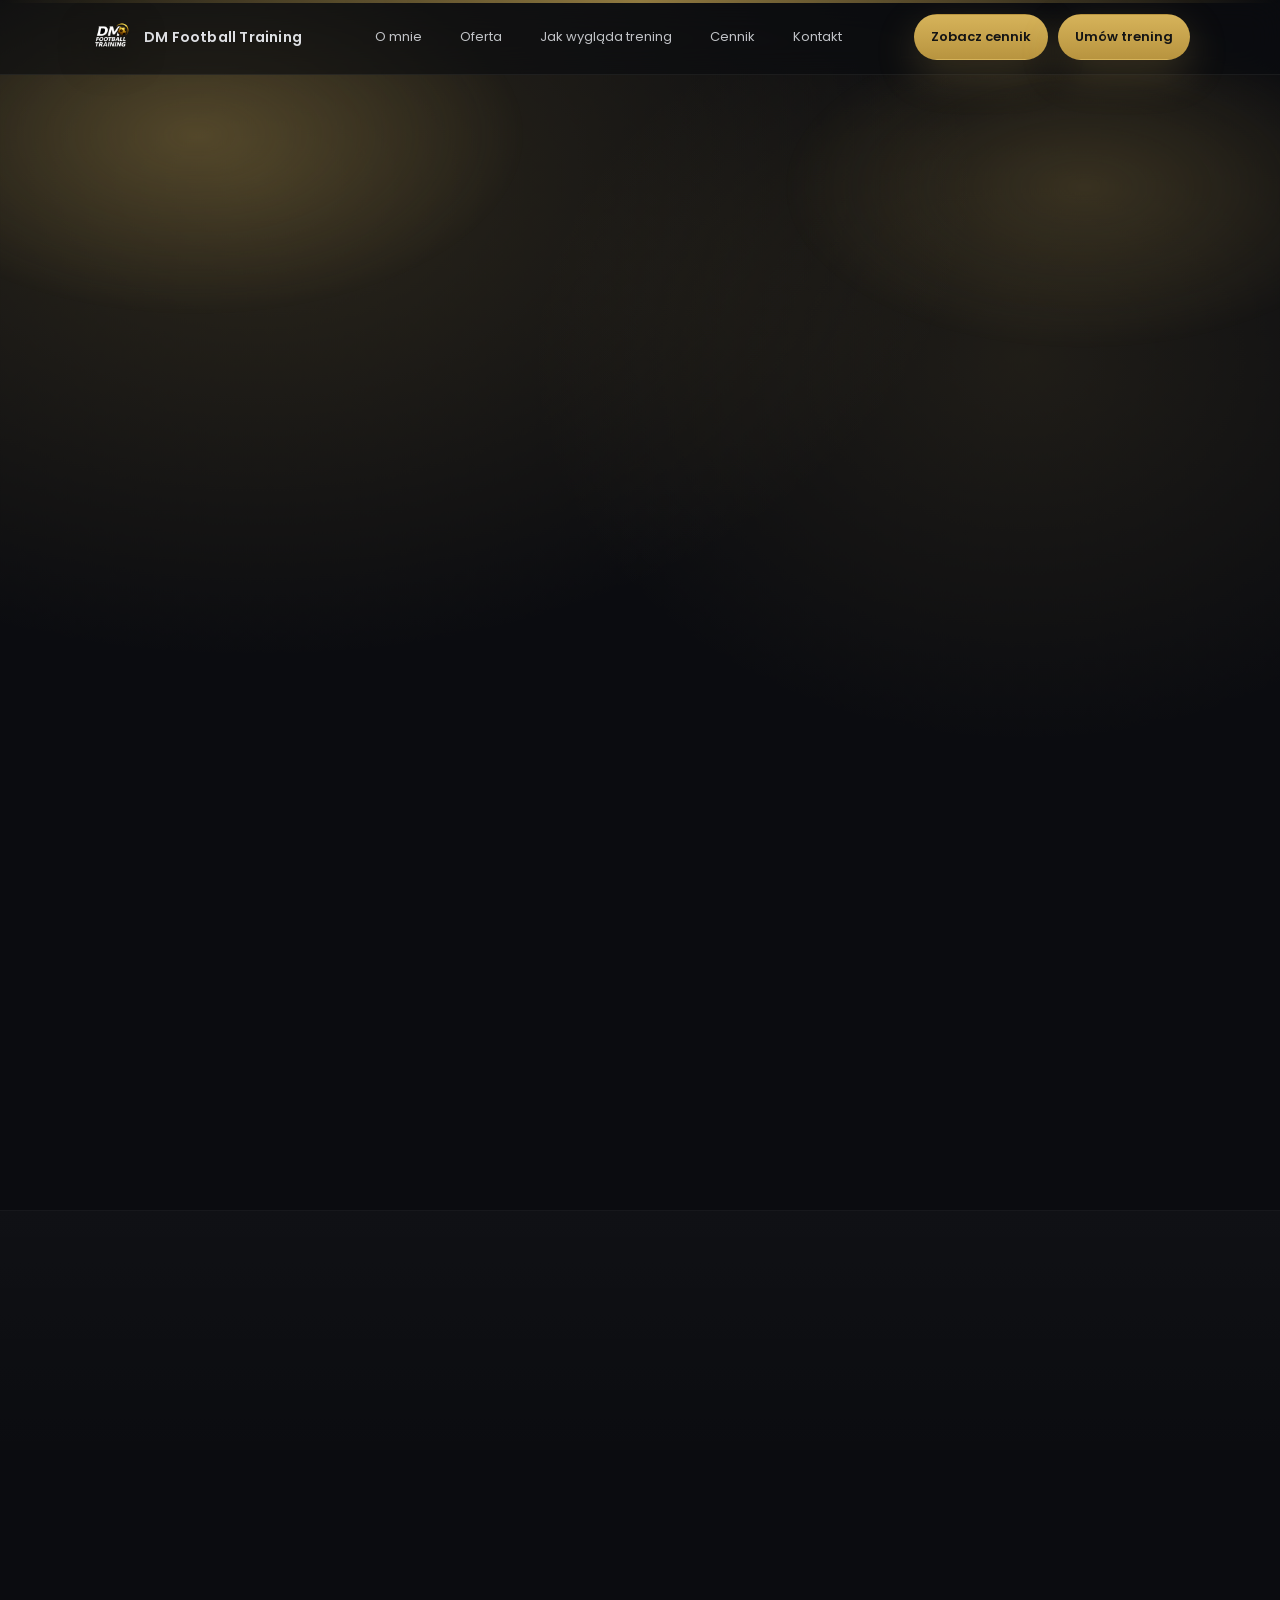
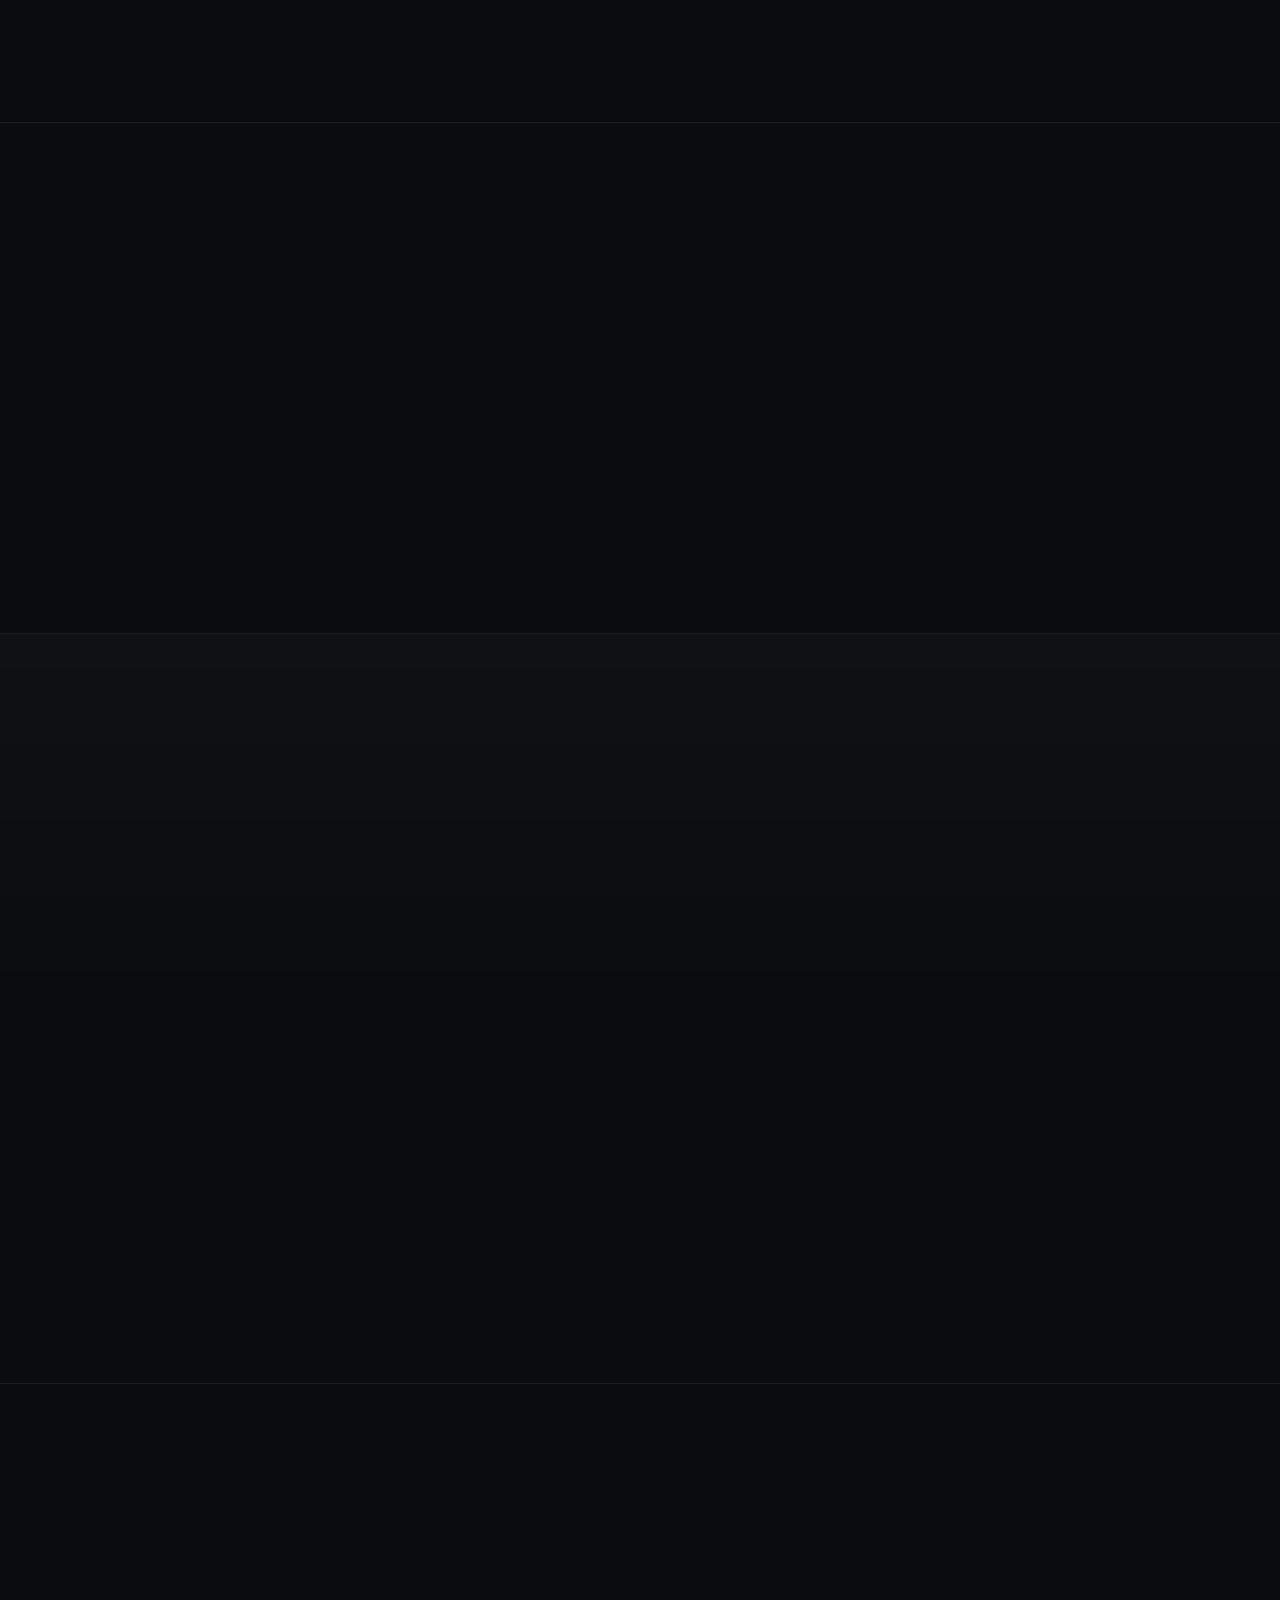
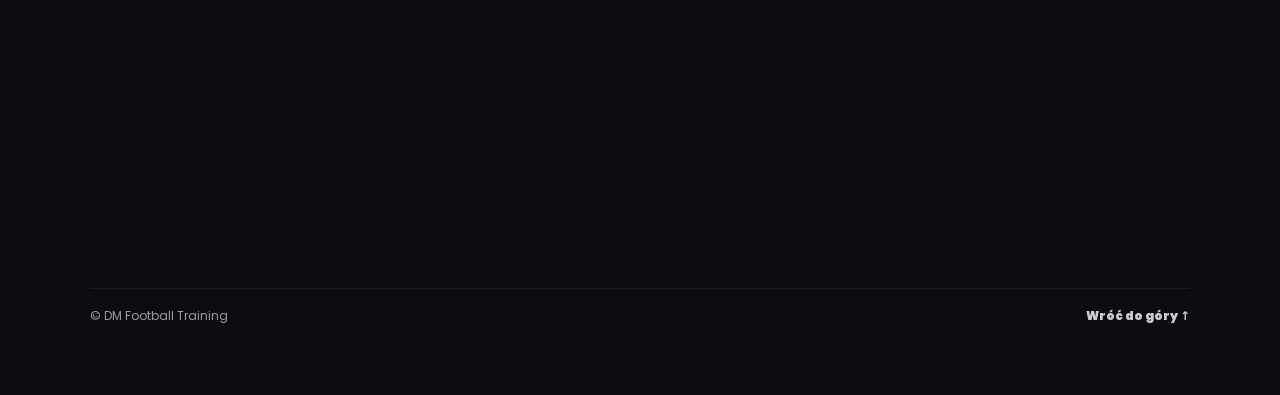
==== commit 4ad31d38: "Add files via upload" ====
--- a/index.html
+++ b/index.html
@@ -19,8 +19,8 @@
   <!-- Favicon -->
   <link rel="icon" href="favicon.png" />
 
-  <link rel="stylesheet" href="style.css?v=6" />
-  <script defer src="script.js?v=6"></script>
+  <link rel="stylesheet" href="style.css?v=7" />
+  <script defer src="script.js?v=7"></script>
 </head>
 
 <body>
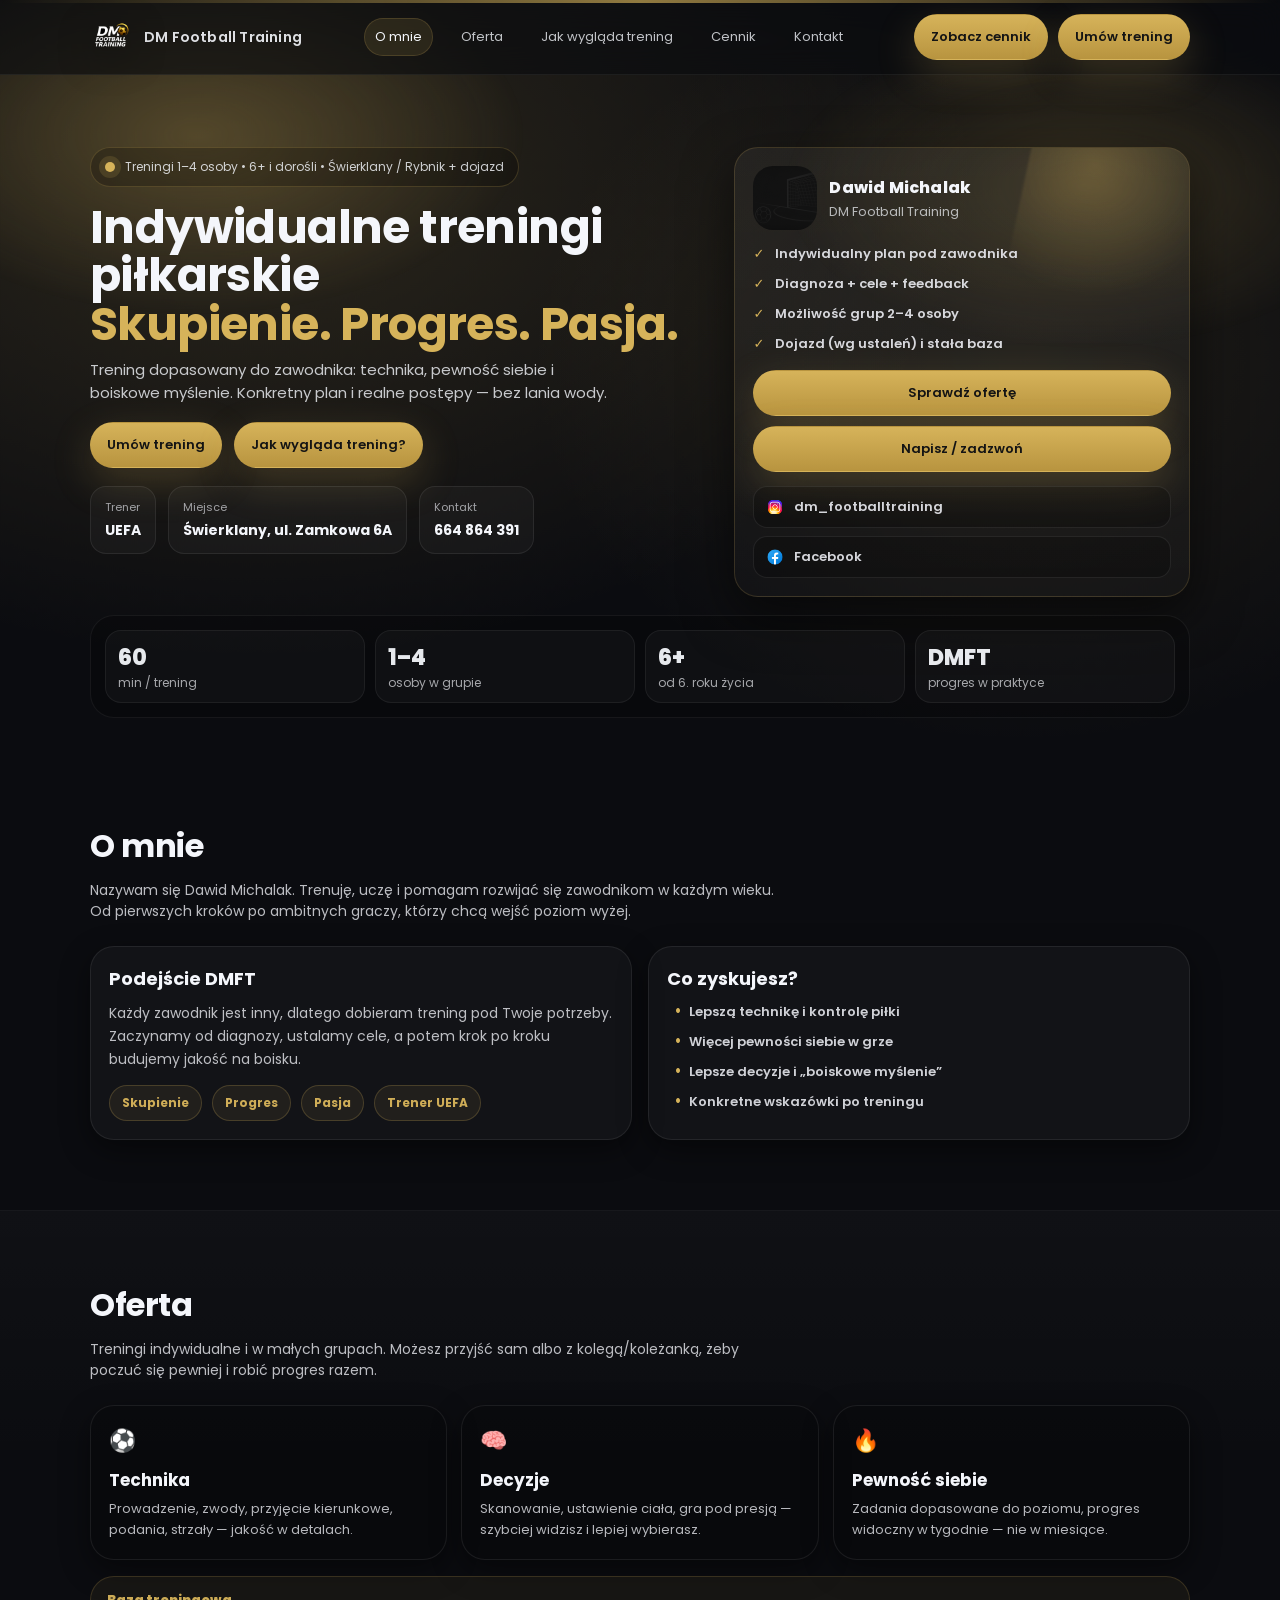
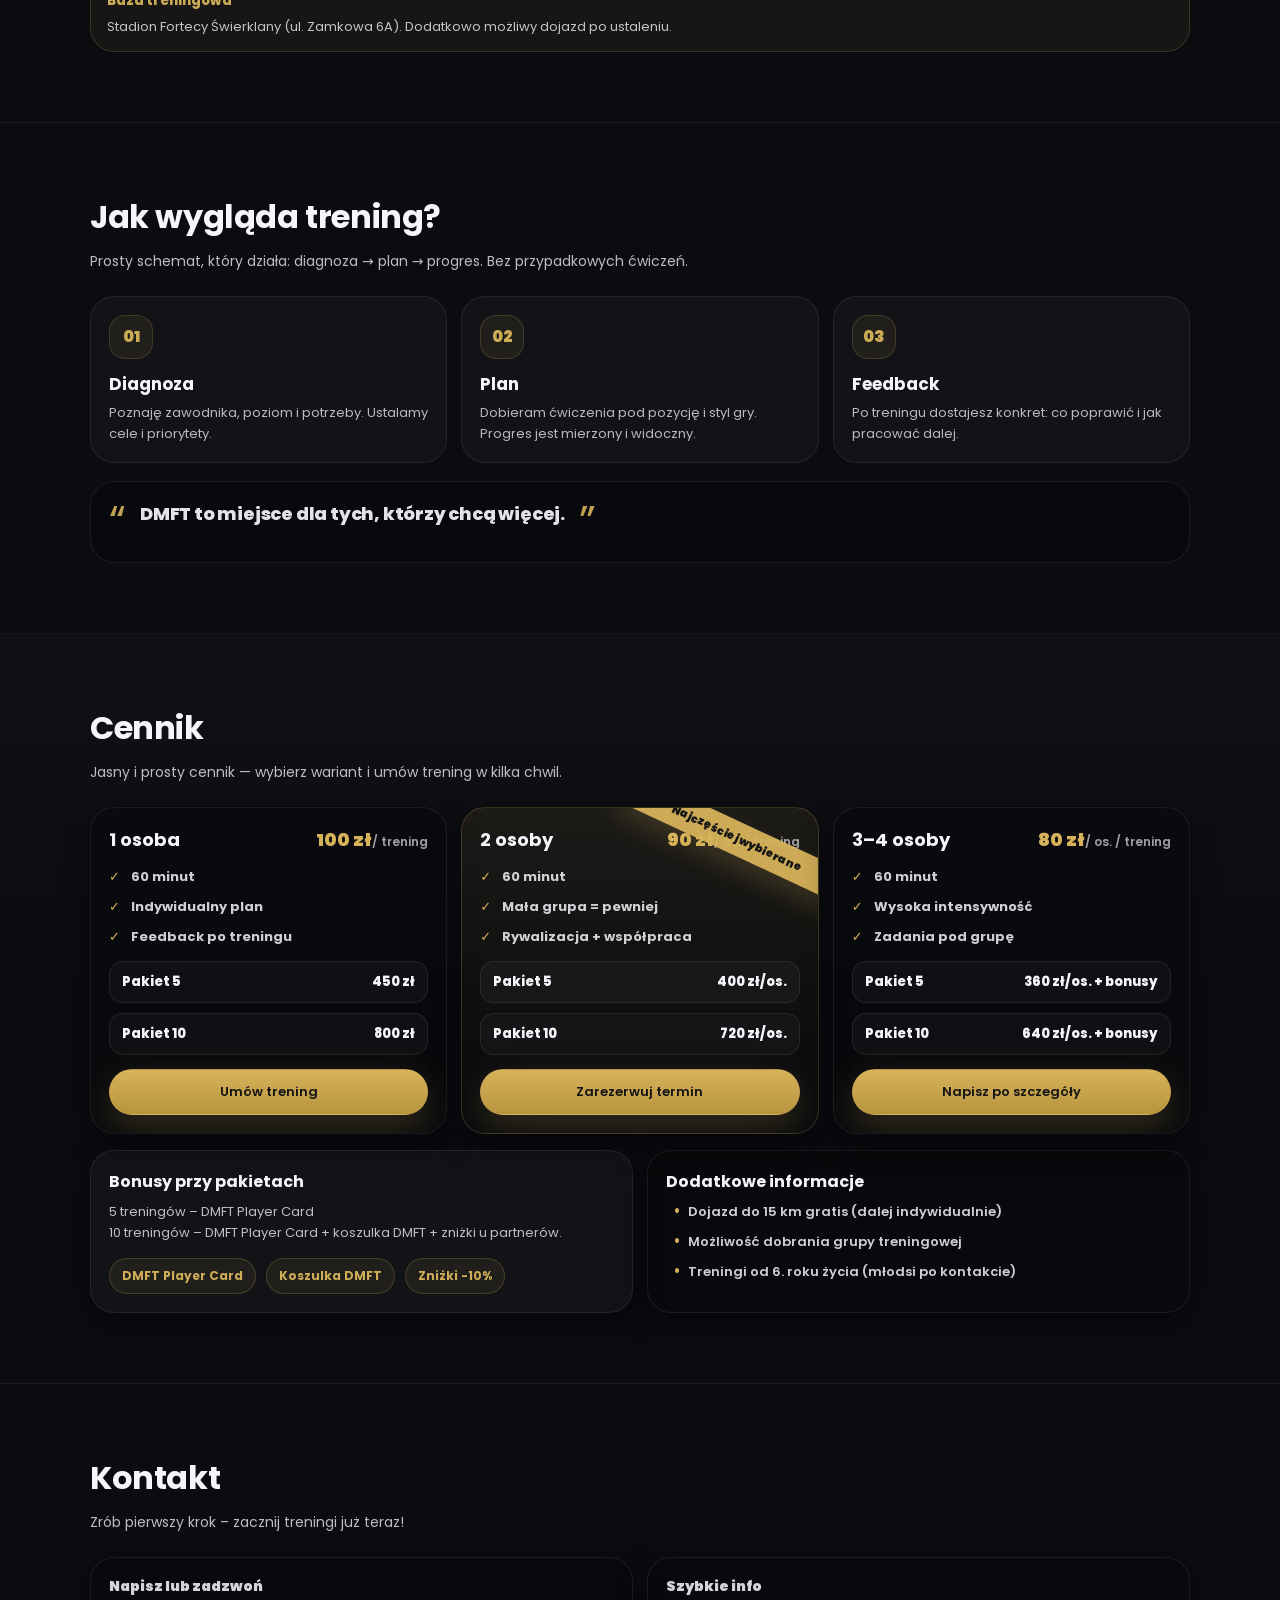
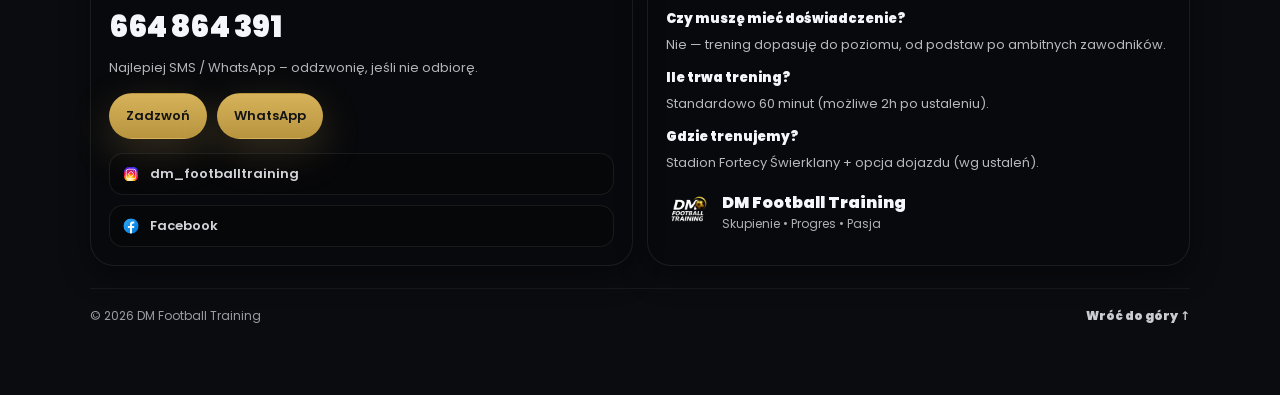
==== commit ae60461c: "Add files via upload" ====
--- a/index.html
+++ b/index.html
@@ -45,31 +45,39 @@
       <div class="nav__actions">
         <a class="btn btn--primary" href="#cennik">Zobacz cennik</a>
         <a class="btn btn--primary" href="#kontakt">Umów trening</a>
-        <button class="burger" type="button" aria-label="Otwórz menu" aria-expanded="false">
+        <button class="burger" type="button" aria-label="Otwórz menu" aria-expanded="false" aria-controls="drawer">
           <span></span><span></span><span></span>
         </button>
       </div>
     </div>
 
-    <!-- Mobile drawer -->
-    <div class="drawer" data-drawer>
-      <div class="drawer__inner">
-        <a class="drawer__link" href="#o-mnie">O mnie</a>
-        <a class="drawer__link" href="#oferta">Oferta</a>
-        <a class="drawer__link" href="#jak-wyglada">Jak wygląda trening</a>
-        <a class="drawer__link" href="#cennik">Cennik</a>
-        <a class="drawer__link" href="#kontakt">Kontakt</a>
-        <div class="drawer__cta">
-          <a class="btn btn--primary btn--full" href="#kontakt">Umów trening</a>
-          <a class="btn btn--primary btn--full" href="#cennik">Zobacz cennik</a>
-        </div>
-        <div class="drawer__social">
-          <a class="iconlink" href="https://www.instagram.com/dm_footballtraining/" target="_blank" rel="noreferrer">
-            <img src="insta.png" alt="" /> Instagram
-          </a>
-          <a class="iconlink" href="https://www.facebook.com/" target="_blank" rel="noreferrer">
-            <img src="fb.png" alt="" /> Facebook
-          </a>
+    <!-- Mobile drawer OVERLAY -->
+    <div class="drawer" id="drawer" aria-hidden="true">
+      <div class="drawer__backdrop" data-close-drawer></div>
+
+      <div class="drawer__panel" role="dialog" aria-modal="true" aria-label="Menu">
+        <div class="drawer__inner">
+          <a class="drawer__link" href="#o-mnie">O mnie</a>
+          <a class="drawer__link" href="#oferta">Oferta</a>
+          <a class="drawer__link" href="#jak-wyglada">Jak wygląda trening</a>
+          <a class="drawer__link" href="#cennik">Cennik</a>
+          <a class="drawer__link" href="#kontakt">Kontakt</a>
+
+          <div class="drawer__cta">
+            <a class="btn btn--primary btn--full" href="#kontakt">Umów trening</a>
+            <a class="btn btn--primary btn--full" href="#cennik">Zobacz cennik</a>
+          </div>
+
+          <div class="drawer__social">
+            <a class="iconlink" href="https://www.instagram.com/dm_footballtraining/" target="_blank" rel="noreferrer">
+              <img src="insta.png" alt="" /> Instagram
+            </a>
+            <a class="iconlink" href="https://www.facebook.com/" target="_blank" rel="noreferrer">
+              <img src="fb.png" alt="" /> Facebook
+            </a>
+          </div>
+
+          <button class="drawer__close" type="button" data-close-drawer aria-label="Zamknij menu">×</button>
         </div>
       </div>
     </div>
--- a/style.css
+++ b/style.css
@@ -98,21 +98,33 @@
 /* Drawer */
 .drawer{
   display:none;
-  position:fixed; inset:72px 0 0 0;
-  background: rgba(11,12,16,.72);
-  backdrop-filter: blur(18px);
+  position:fixed;
+  inset:0;
+  z-index:900; /* under header (1000) */
+  padding-top:76px; /* space for sticky header */
+  background: rgba(0,0,0,.92);
+  backdrop-filter: blur(10px);
   border-top:1px solid rgba(255,255,255,.06);
 }
 .drawer.open{display:block}
-.drawer__inner{padding:18px 20px; width:min(var(--max), 100%); margin:auto}
+.drawer__inner{
+  padding:16px 18px 24px;
+  width:min(var(--max), 100%);
+  margin:0 auto;
+  height:calc(100vh - 76px);
+  overflow:auto;
+  -webkit-overflow-scrolling: touch;
+}
 .drawer__link{
-  display:block; padding:14px 12px;
+  display:block;
+  padding:14px 12px;
   border-radius:14px;
-  font-weight:600;
-  border:1px solid rgba(255,255,255,.06);
-  background: rgba(255,255,255,.03);
+  font-weight:700;
+  border:1px solid rgba(255,255,255,.10);
+  background: rgba(255,255,255,.06);
   margin-bottom:10px;
 }
+.drawer__link:active{transform:translateY(1px)}
 .drawer__cta{display:grid; gap:10px; margin-top:14px}
 .drawer__social{display:flex; gap:12px; margin-top:14px; flex-wrap:wrap}
 .iconlink{display:flex; align-items:center; gap:10px; font-weight:600; font-size:13px; color:rgba(244,246,251,.85)}
@@ -331,11 +343,9 @@
   background: linear-gradient(180deg, rgba(214,179,90,.08), rgba(0,0,0,.22));
 }
 .ribbon{
-  border: 1px solid rgba(0,0,0,.18);
-  backdrop-filter: blur(8px);
   position:absolute; top:14px; right:-40px;
   transform: rotate(25deg);
-  background: rgba(214,179,90,.55);
+  background: rgba(214,179,90,.95);
   color:#141414;
   font-weight:900;
   font-size:11px;
@@ -430,142 +440,5 @@
 }
 
 
-/* Closing quote */
-.quote__mark--end{
-  margin-left:auto;
-  align-self:flex-end;
-  opacity:.95;
-}
-
-/* Hero title spacing */
-.hero__title .gold{
-  display:block;
-  margin-top:26px;
-}
-
-/* Extra spacing under hero title */
-.hero__title{ margin-bottom: 18px; }
-
-
-/* ===== Mobile premium tuning ===== */
-@media (max-width: 980px){
-  /* Header: make it slimmer and stop big CTAs from taking over */
-  .nav{padding:10px 0; gap:12px}
-  .brand__logo{width:34px; height:34px}
-  .brand__text{font-size:12px; line-height:1.1}
-
-  .nav__actions{gap:8px}
-  .nav__actions .btn{
-    padding:10px 12px;
-    font-size:12px;
-    border-radius:16px;
-  }
-  /* Hide first CTA (Zobacz cennik) on mobile – it's in the drawer anyway */
-  .nav__actions a.btn:first-of-type{display:none}
-
-  /* Burger */
-  .burger{width:40px; height:40px; border-radius:14px}
-
-  /* Hero: tighter, cleaner */
-  .hero{padding:46px 0 26px}
-  .pill{font-size:11px; padding:8px 12px}
-  .hero__title{font-size:36px; line-height:1.02; margin-top:14px; margin-bottom:18px}
-  .hero__title .gold{margin-top:18px}
-  .hero__text{font-size:14px}
-
-  /* CTAs stacked, full width */
-  .hero__cta{flex-direction:column; align-items:stretch; gap:10px}
-  .hero__cta .btn{width:100%}
-
-  /* Meta cards: 2 columns instead of 3 cramped */
-  .hero__meta{gap:10px}
-  .metaCard{flex:1 1 calc(50% - 10px)}
-  .metaCard__value{font-size:13px}
-
-  /* Right card spacing */
-  .glassCard{padding:16px}
-  .glassCard__buttons{gap:10px}
-
-  /* Sections: reduce vertical whitespace */
-  .section{padding:52px 0}
-  .section__title{font-size:28px}
-  .section__lead{font-size:13px}
-
-  /* Cards/panels: slightly tighter */
-  .panel, .card, .step, .priceCard, .contact__card, .extras__card{padding:16px}
-  .card__title{font-size:16px}
-
-  /* Pricing ribbon: less intrusive */
-  .ribbon{
-    top:10px;
-    right:-56px;
-    padding:6px 56px;
-    font-size:10px;
-    background: rgba(214,179,90,.38);
-  }
-  .priceCard__price{font-size:16px}
-
-  /* Contact buttons stacked on very small widths */
-  .contact__buttons{gap:10px}
-}
-
-@media (max-width: 420px){
-  .container{width:calc(100% - 28px)}
-  .hero__title{font-size:33px}
-  .nav__actions .btn{padding:9px 11px; font-size:12px}
-  .metaCard{flex-basis:100%}
-}
-
-
-/* ===== Mobile menu overlay fix ===== */
-@media (max-width: 980px){
-  /* Hide desktop links in top bar on mobile */
-  .nav__links{display:none !important;}
-
-  /* Drawer should fully cover content and not be too transparent */
-  .drawer{
-    inset:64px 0 0 0;
-    z-index: 9999;
-    background: rgba(9,10,12,.92);
-  }
-  .drawer__inner{padding-top:22px;}
-}
-
-
-/* ===== Fix: page width + solid mobile drawer ===== */
-@media (max-width: 980px){
-  /* Make layout use full phone width */
-  .container{width: calc(100% - 24px) !important;}
-
-  /* Solid black drawer (no see-through) */
-  .drawer{
-    backdrop-filter: none !important;
-    background: rgba(6,7,10,.98) !important;
-  }
-}
-
-
-/* ===== Drawer: solid + only section links (mobile) ===== */
-@media (max-width: 980px){
-  body.drawer-open{ overflow:hidden; }
-  .drawer{ overflow:auto; -webkit-overflow-scrolling: touch; }
-
-  /* Solid background, no see-through */
-  .drawer{
-    background: rgba(6,7,10,.98) !important;
-    backdrop-filter: none !important;
-    z-index: 9999;
-  }
-
-  /* Hide duplicated CTA & socials inside drawer (header CTA already exists) */
-  .drawer__cta, .drawer__social{ display:none !important; }
-
-  /* Full width feel */
-  .container{ width: calc(100% - 24px) !important; }
-}
-
-
-/* ===== Mobile: gold headline line-height ===== */
-@media (max-width: 980px){
-  .hero__title .gold{ line-height: 1.14; }
-}
+/* Lock page when mobile drawer is open */
+body.drawer-open{overflow:hidden;}
